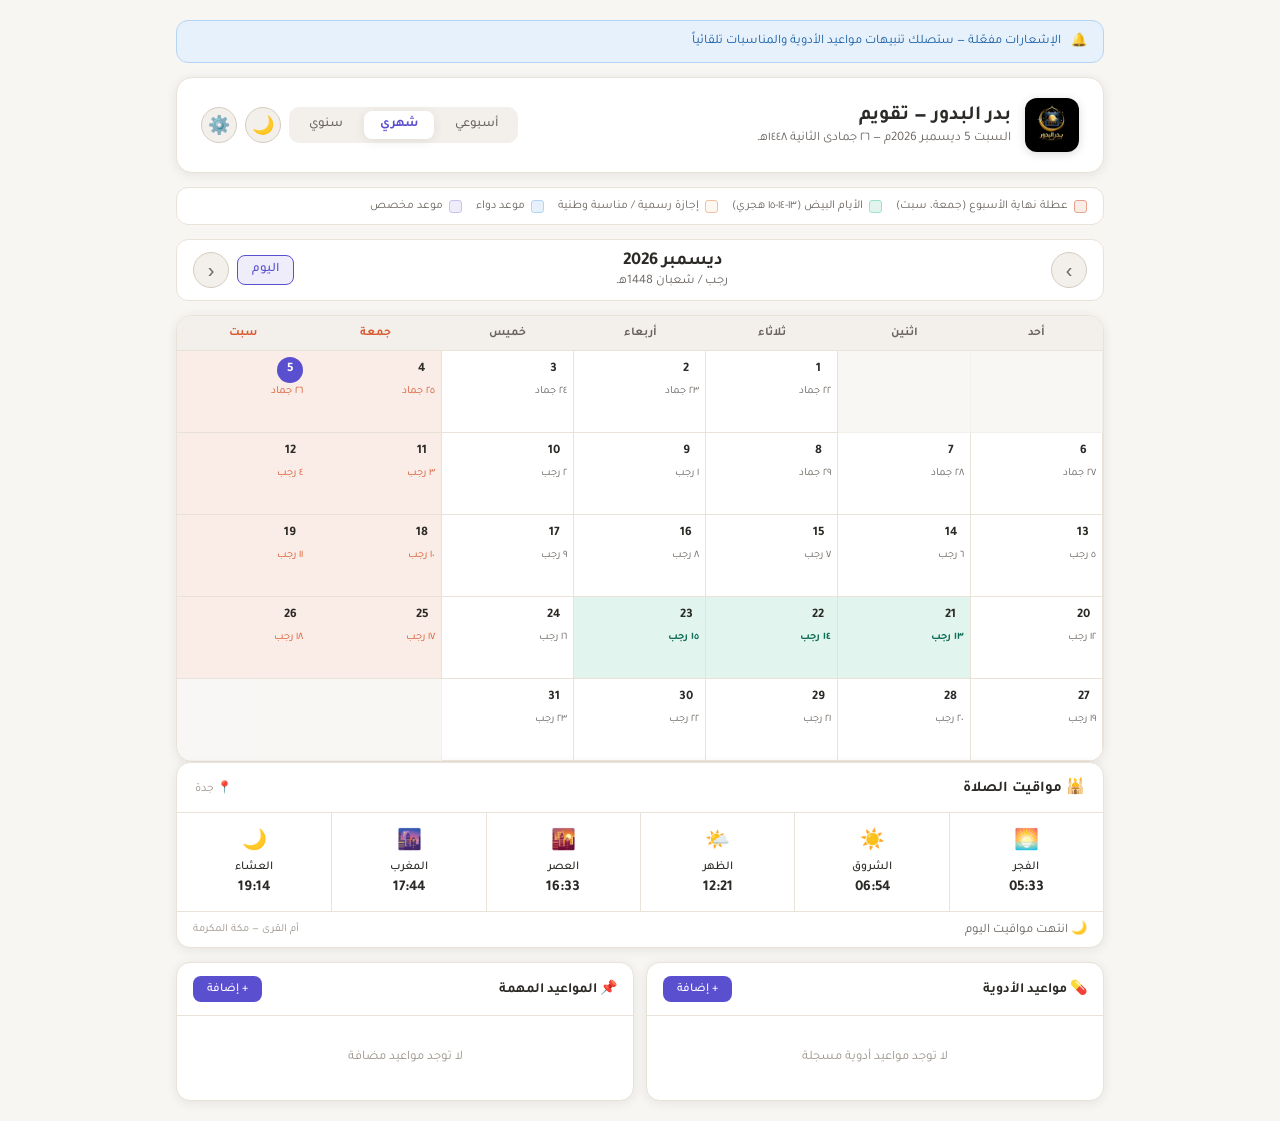
==== index.html @ 5714d1d5 "Add files via upload" ====
<!DOCTYPE html>
<html lang="ar" dir="rtl">
<head>

  <!-- PWA / Add to Home Screen -->
  <meta name="mobile-web-app-capable" content="yes">
  <meta name="apple-mobile-web-app-capable" content="yes">
  <meta name="apple-mobile-web-app-status-bar-style" content="black-translucent">
  <meta name="apple-mobile-web-app-title" content="بدر البدور">
  <meta name="application-name" content="بدر البدور">
  <meta name="theme-color" content="#0d0d1a">
  <link rel="apple-touch-icon" href="[data-uri]">
  <link rel="apple-touch-icon" sizes="152x152" href="[data-uri]">
  <link rel="apple-touch-icon" sizes="180x180" href="[data-uri]">
  <link rel="apple-touch-icon" sizes="167x167" href="[data-uri]">
  <link rel="icon" sizes="192x192" href="[data-uri]">
  <link rel="icon" sizes="512x512" href="[data-uri]">
  <link rel="shortcut icon" href="[data-uri]">
<meta charset="UTF-8">
<meta name="viewport" content="width=device-width, initial-scale=1.0">
<title>بدر البدور — تقويم</title>
<style>
  @import url('https://fonts.googleapis.com/css2?family=Tajawal:wght@300;400;500;700&display=swap');

  *{box-sizing:border-box;margin:0;padding:0}
  :root{
    --bg:#f8f6f2;--surface:#fff;--surface2:#f3f0eb;
    --text:#2c2a26;--text2:#6b6560;--text3:#9b948c;
    --border:#e8e2d9;--border2:#d4ccc0;
    --primary:#5a4fcf;--primary-light:#eeedf9;
    --weekend:#d85a30;--weekend-bg:#faece7;
    --white-days:#0f6e56;--white-days-bg:#e1f5ee;
    --holiday:#993c1d;--holiday-bg:#fff8f0;
    --med:#185fa5;--med-bg:#e6f1fb;
    --today:#5a4fcf;--today-text:#fff;
    --shadow:0 2px 12px rgba(0,0,0,0.08)
  }
  body{
    background:var(--bg);color:var(--text);
    font-family:'Tajawal',sans-serif;direction:rtl;
    min-height:100vh;
  }
  .app{max-width:960px;margin:0 auto;padding:20px 16px}

  /* Header */
  .header{
    background:var(--surface);border-radius:16px;padding:20px 24px;
    margin-bottom:14px;border:0.5px solid var(--border);
    display:flex;align-items:center;justify-content:space-between;flex-wrap:wrap;gap:12px;
    box-shadow:var(--shadow)
  }
  .header-left h1{font-size:20px;font-weight:700;color:var(--text)}
  .header-left p{font-size:13px;color:var(--text2);margin-top:3px}
  .view-btns{display:flex;gap:5px;background:var(--surface2);padding:4px;border-radius:10px}
  .view-btn{
    padding:6px 16px;border-radius:8px;border:none;background:transparent;
    cursor:pointer;font-size:13px;color:var(--text2);transition:all .2s;
    font-family:'Tajawal',sans-serif;font-weight:500
  }
  .view-btn.active{background:var(--surface);color:var(--primary);font-weight:700;box-shadow:var(--shadow)}

  /* Notification banner */
  .notif-banner{
    background:var(--med-bg);border:0.5px solid #b5d4f4;border-radius:12px;
    padding:11px 16px;margin-bottom:14px;font-size:13px;color:var(--med);
    display:flex;align-items:center;gap:10px
  }

  /* Legend */
  .legend{
    display:flex;gap:14px;flex-wrap:wrap;background:var(--surface);border-radius:12px;
    padding:11px 16px;margin-bottom:14px;border:0.5px solid var(--border)
  }
  .leg-item{display:flex;align-items:center;gap:6px;font-size:12px;color:var(--text2)}
  .leg-color{width:13px;height:13px;border-radius:3px;flex-shrink:0}

  /* Nav */
  .nav-bar{
    display:flex;align-items:center;justify-content:space-between;
    margin-bottom:14px;background:var(--surface);border-radius:12px;
    padding:10px 16px;border:0.5px solid var(--border)
  }
  .nav-btn{
    width:36px;height:36px;border-radius:50%;border:0.5px solid var(--border2);
    background:var(--surface2);cursor:pointer;display:flex;align-items:center;
    justify-content:center;color:var(--text2);font-size:20px;transition:all .2s
  }
  .nav-btn:hover{background:var(--primary-light);color:var(--primary);border-color:var(--primary)}
  .nav-title{text-align:center}
  .nav-h1{font-size:18px;font-weight:700}
  .nav-h2{font-size:13px;color:var(--text2);margin-top:2px}
  .today-btn{
    padding:6px 14px;background:var(--primary-light);color:var(--primary);
    border:0.5px solid var(--primary);border-radius:8px;cursor:pointer;
    font-size:13px;font-family:'Tajawal',sans-serif;font-weight:500
  }

  /* Monthly grid */
  .cal-grid{background:var(--surface);border-radius:16px;border:0.5px solid var(--border);overflow:hidden;box-shadow:var(--shadow)}
  .day-headers{display:grid;grid-template-columns:repeat(7,1fr);background:var(--surface2)}
  .day-hdr{padding:10px 4px;text-align:center;font-size:12px;font-weight:700;color:var(--text2);border-bottom:0.5px solid var(--border)}
  .day-hdr.wknd{color:var(--weekend)}
  .days-grid{display:grid;grid-template-columns:repeat(7,1fr)}
  .day-cell{
    min-height:82px;padding:6px;
    border-bottom:0.5px solid var(--border);border-right:0.5px solid var(--border);
    position:relative;cursor:pointer;transition:background .15s
  }
  .day-cell:nth-child(7n){border-right:none}
  .day-cell:hover{background:#f0ede8}
  .day-cell.empty{background:var(--surface2);cursor:default;opacity:.5}
  .day-cell.weekend{background:var(--weekend-bg)}
  .day-cell.white-day{background:var(--white-days-bg)}
  .day-cell.holiday{background:var(--holiday-bg)}
  .day-cell.today .greg-num{background:var(--today);color:var(--today-text);border-radius:50%}
  .greg-num{
    width:26px;height:26px;display:flex;align-items:center;justify-content:center;
    font-size:13px;font-weight:700;margin-bottom:2px
  }
  .hijri-num{font-size:11px;color:var(--text2);margin-bottom:3px}
  .day-cell.white-day .hijri-num{color:var(--white-days);font-weight:700}
  .day-cell.weekend .hijri-num{color:var(--weekend)}
  .event-tag{
    font-size:9px;padding:2px 5px;border-radius:4px;margin-top:2px;
    display:block;white-space:nowrap;overflow:hidden;text-overflow:ellipsis;
    font-weight:500
  }
  .event-tag.hol{background:var(--holiday-bg);color:var(--holiday);border:0.5px solid #f0c0a0}
  .event-tag.med{background:var(--med-bg);color:var(--med);border:0.5px solid #b5d4f4}
  .event-tag.custom{background:var(--primary-light);color:var(--primary);border:0.5px solid #c8c4f0}

  /* Week view */
  .week-grid{display:grid;grid-template-columns:repeat(7,1fr);gap:8px}
  .week-cell{
    background:var(--surface);border-radius:12px;padding:12px 8px;
    text-align:center;border:0.5px solid var(--border);min-height:120px;
    box-shadow:var(--shadow)
  }
  .week-cell.weekend-w{border-color:#e8a08a;background:var(--weekend-bg)}
  .week-cell.today-w{border-color:var(--primary);border-width:2px}
  .week-cell .wday{font-size:11px;color:var(--text2);font-weight:500}
  .week-cell .wreg{font-size:22px;font-weight:700;margin:4px 0 2px}
  .week-cell .whijri{font-size:10px;color:var(--text2)}
  .week-cell .wevs{margin-top:8px;display:flex;flex-direction:column;gap:3px}

  /* Year view */
  .year-months{display:grid;grid-template-columns:repeat(3,1fr);gap:12px}
  .mini-month{background:var(--surface);border-radius:12px;border:0.5px solid var(--border);overflow:hidden;box-shadow:var(--shadow)}
  .mini-hdr{background:var(--surface2);padding:9px;text-align:center;font-size:13px;font-weight:700;border-bottom:0.5px solid var(--border)}
  .mini-hdr small{font-size:10px;color:var(--text3);font-weight:400;display:block;margin-top:2px}
  .mini-days{display:grid;grid-template-columns:repeat(7,1fr)}
  .mini-day{
    height:24px;display:flex;align-items:center;justify-content:center;
    font-size:10px;color:var(--text2)
  }
  .mini-day.mini-weekend{color:var(--weekend)}
  .mini-day.mini-today{background:var(--primary);color:#fff;border-radius:50%}
  .mini-day.mini-holiday{background:var(--holiday-bg);color:var(--holiday);border-radius:4px}
  .mini-day.mini-white{color:var(--white-days);font-weight:700}
  .mini-day.mini-empty{opacity:0}
  .mini-day-hdr{height:20px;display:flex;align-items:center;justify-content:center;font-size:9px;color:var(--text3)}

  /* Panels */
  .panels{display:grid;grid-template-columns:1fr 1fr;gap:12px;margin-top:14px}
  .panel{background:var(--surface);border-radius:14px;border:0.5px solid var(--border);overflow:hidden;box-shadow:var(--shadow)}
  .panel-hdr{
    padding:13px 16px;border-bottom:0.5px solid var(--border);
    display:flex;align-items:center;justify-content:space-between
  }
  .panel-title{font-size:14px;font-weight:700}
  .add-btn{
    padding:6px 14px;background:var(--primary);color:#fff;border:none;
    border-radius:8px;cursor:pointer;font-size:12px;font-family:'Tajawal',sans-serif;
    font-weight:500;transition:opacity .2s
  }
  .add-btn:hover{opacity:.85}
  .panel-body{padding:14px 16px;max-height:260px;overflow-y:auto}
  .ev-list{display:flex;flex-direction:column;gap:8px}
  .ev-item{
    display:flex;align-items:center;gap:10px;padding:10px 12px;
    background:var(--surface2);border-radius:10px;font-size:13px
  }
  .ev-icon{font-size:18px;flex-shrink:0}
  .ev-info{flex:1;min-width:0}
  .ev-name{font-weight:700;font-size:13px;white-space:nowrap;overflow:hidden;text-overflow:ellipsis}
  .ev-time{font-size:11px;color:var(--text2);margin-top:2px}
  .ev-del{background:none;border:none;cursor:pointer;color:var(--text3);font-size:16px;padding:4px;line-height:1}
  .ev-del:hover{color:var(--weekend)}
  .empty-msg{color:var(--text3);font-size:13px;text-align:center;padding:20px 0}

  /* Modal */
  .modal-backdrop{
    position:fixed;inset:0;background:rgba(0,0,0,0.45);z-index:1000;
    display:flex;align-items:center;justify-content:center;padding:16px
  }
  .modal{
    background:var(--surface);border-radius:16px;padding:24px;
    width:100%;max-width:380px;box-shadow:0 8px 32px rgba(0,0,0,0.18)
  }
  .modal h3{font-size:16px;font-weight:700;margin-bottom:18px}
  .form-row{display:flex;gap:10px;flex-wrap:wrap;margin-bottom:12px}
  .form-group{flex:1;min-width:110px}
  .form-group label{font-size:12px;color:var(--text2);display:block;margin-bottom:4px;font-weight:500}
  .form-group input,.form-group select{
    width:100%;padding:8px 10px;border:0.5px solid var(--border2);border-radius:8px;
    font-size:13px;background:var(--surface);color:var(--text);outline:none;
    font-family:'Tajawal',sans-serif;transition:border-color .2s
  }
  .form-group input:focus,.form-group select:focus{border-color:var(--primary)}
  .form-btns{display:flex;gap:8px;justify-content:flex-end;margin-top:16px}
  .btn-cancel{
    padding:8px 18px;background:var(--surface2);border:0.5px solid var(--border2);
    border-radius:8px;cursor:pointer;font-size:13px;color:var(--text2);
    font-family:'Tajawal',sans-serif
  }
  .btn-save{
    padding:8px 18px;background:var(--primary);color:#fff;border:none;
    border-radius:8px;cursor:pointer;font-size:13px;font-family:'Tajawal',sans-serif;font-weight:500
  }

  @media(max-width:640px){
    .panels{grid-template-columns:1fr}
    .year-months{grid-template-columns:repeat(2,1fr)}
    .week-grid{grid-template-columns:repeat(4,1fr)}
    .header{flex-direction:column;align-items:flex-start}
  }
  @media(max-width:400px){
    .year-months{grid-template-columns:1fr 1fr}
    .week-grid{grid-template-columns:repeat(2,1fr)}
  }

  [data-theme="dark"]{
    --bg:#0d0d1a;--surface:#141428;--surface2:#1a1a30;
    --text:#e8e0d0;--text2:#a09880;--text3:#6a6050;
    --border:#2a2840;--border2:#3a3860;
    --primary:#8f84ff;--primary-light:#1e1a40;
    --weekend:#e8844a;--weekend-bg:#2a1a10;
    --white-days:#3dc494;--white-days-bg:#0a2018;
    --holiday:#cc7040;--holiday-bg:#201408;
    --med:#5aabff;--med-bg:#0a1828;
    --today:#8f84ff;--today-text:#fff;
    --shadow:0 2px 16px rgba(0,0,0,0.5)
  }

  /* Settings modal */
  .settings-modal{background:var(--surface);border-radius:20px;padding:28px;width:100%;max-width:420px;box-shadow:0 8px 40px rgba(0,0,0,0.25)}
  .settings-modal h3{font-size:17px;font-weight:700;margin-bottom:20px;display:flex;align-items:center;gap:8px}
  .setting-section{margin-bottom:20px}
  .setting-section-title{font-size:12px;font-weight:700;color:var(--text3);text-transform:uppercase;letter-spacing:.05em;margin-bottom:10px}
  .setting-row{display:flex;align-items:center;justify-content:space-between;padding:10px 0;border-bottom:0.5px solid var(--border)}
  .setting-row:last-child{border-bottom:none}
  .setting-label{font-size:14px;color:var(--text)}
  .setting-sub{font-size:11px;color:var(--text3);margin-top:2px}

  /* Toggle switch */
  .toggle{position:relative;width:44px;height:24px;flex-shrink:0}
  .toggle input{opacity:0;width:0;height:0}
  .toggle-slider{position:absolute;inset:0;background:var(--border2);border-radius:24px;cursor:pointer;transition:.3s}
  .toggle-slider:before{content:'';position:absolute;width:18px;height:18px;left:3px;top:3px;background:#fff;border-radius:50%;transition:.3s}
  .toggle input:checked+.toggle-slider{background:var(--primary)}
  .toggle input:checked+.toggle-slider:before{transform:translateX(20px)}

  /* Sound selector */
  .sound-grid{display:grid;grid-template-columns:repeat(2,1fr);gap:8px;margin-top:8px}
  .sound-btn{
    padding:10px 8px;border-radius:10px;border:0.5px solid var(--border2);
    background:var(--surface2);cursor:pointer;font-size:12px;color:var(--text2);
    font-family:'Tajawal',sans-serif;text-align:center;transition:all .2s
  }
  .sound-btn.active{border-color:var(--primary);background:var(--primary-light);color:var(--primary);font-weight:700}
  .sound-btn:hover{border-color:var(--primary)}

  /* Remind-before selector */
  .remind-grid{display:flex;gap:6px;flex-wrap:wrap;margin-top:8px}
  .remind-btn{
    padding:6px 14px;border-radius:8px;border:0.5px solid var(--border2);
    background:var(--surface2);cursor:pointer;font-size:12px;color:var(--text2);
    font-family:'Tajawal',sans-serif;transition:all .2s
  }
  .remind-btn.active{border-color:var(--primary);background:var(--primary-light);color:var(--primary);font-weight:700}

  /* Settings gear button */
  .gear-btn{
    width:36px;height:36px;border-radius:50%;border:0.5px solid var(--border2);
    background:var(--surface2);cursor:pointer;display:flex;align-items:center;
    justify-content:center;font-size:18px;transition:all .2s;flex-shrink:0
  }
  .gear-btn:hover{background:var(--primary-light);border-color:var(--primary)}

  /* Dark toggle button in header */
  .dark-btn{
    width:36px;height:36px;border-radius:50%;border:0.5px solid var(--border2);
    background:var(--surface2);cursor:pointer;display:flex;align-items:center;
    justify-content:center;font-size:18px;transition:all .2s;flex-shrink:0
  }
  .dark-btn:hover{background:var(--primary-light);border-color:var(--primary)}


  .prayer-panel{background:var(--surface);border-radius:14px;border:0.5px solid var(--border);overflow:hidden;box-shadow:var(--shadow);margin-bottom:14px}
  .prayer-hdr{padding:14px 18px;border-bottom:0.5px solid var(--border);display:flex;align-items:center;justify-content:space-between;flex-wrap:wrap;gap:8px}
  .prayer-title{font-size:15px;font-weight:700}
  .prayer-location{font-size:12px;color:var(--text3)}
  .prayer-grid{display:grid;grid-template-columns:repeat(6,1fr)}
  .prayer-item{padding:14px 6px;text-align:center;border-left:0.5px solid var(--border);position:relative;transition:background .2s}
  .prayer-item:last-child{border-left:none}
  .prayer-item.next-prayer{background:var(--primary-light)}
  .prayer-item.next-prayer .p-name,.prayer-item.next-prayer .p-time{color:var(--primary)}
  .prayer-item.passed{opacity:.45}
  .p-icon{font-size:20px;margin-bottom:5px}
  .p-name{font-size:12px;font-weight:500;color:var(--text);margin-bottom:5px}
  .p-time{font-size:15px;font-weight:700;color:var(--text);direction:ltr}
  .next-badge{position:absolute;top:4px;right:50%;transform:translateX(50%);background:var(--primary);color:#fff;font-size:9px;font-weight:700;padding:2px 6px;border-radius:6px;white-space:nowrap}
  .prayer-footer{display:flex;align-items:center;justify-content:space-between;padding:8px 16px;border-top:0.5px solid var(--border)}
  .prayer-countdown{font-size:13px;color:var(--text2)}
  .prayer-countdown span{color:var(--primary);font-weight:700}
  .prayer-method{font-size:11px;color:var(--text3)}
  @media(max-width:600px){.prayer-grid{grid-template-columns:repeat(3,1fr)}.prayer-item:nth-child(3){border-left:none}}

</style>
<!-- old-favicon-start --><link rel="icon" type="image/png" href="[data-uri]">
</head>
<body>
<div class="app">

  <div class="notif-banner">
    <span>🔔</span>
    <span>الإشعارات مفعّلة — ستصلك تنبيهات مواعيد الأدوية والمناسبات تلقائياً</span>
  </div>

  <div class="header">
    <div class="header-left" style="display:flex;align-items:center;gap:14px">
      <img src="[data-uri]" alt="بدر البدور تقويم" style="height:54px;width:54px;border-radius:12px;object-fit:cover;box-shadow:0 2px 10px rgba(0,0,0,0.15)">
      <div>
        <h1>بدر البدور — تقويم</h1>
        <p id="dateToday"></p>
      </div>
    </div>
    <div style="display:flex;align-items:center;gap:8px;flex-wrap:wrap">
      <div class="view-btns">
        <button class="view-btn" onclick="setView('week')">أسبوعي</button>
        <button class="view-btn active" onclick="setView('month')">شهري</button>
        <button class="view-btn" onclick="setView('year')">سنوي</button>
      </div>
      <button class="dark-btn" onclick="toggleDark()" id="darkBtn" title="وضع ليلي">🌙</button>
      <button class="gear-btn" onclick="openSettings()" title="الإعدادات">⚙️</button>
    </div>
  </div>

  <div class="legend">
    <div class="leg-item"><div class="leg-color" style="background:var(--weekend-bg);border:1px solid #e8a08a"></div><span>عطلة نهاية الأسبوع (جمعة، سبت)</span></div>
    <div class="leg-item"><div class="leg-color" style="background:var(--white-days-bg);border:1px solid #9fe1cb"></div><span>الأيام البيض (١٣-١٤-١٥ هجري)</span></div>
    <div class="leg-item"><div class="leg-color" style="background:var(--holiday-bg);border:1px solid #f0c0a0"></div><span>إجازة رسمية / مناسبة وطنية</span></div>
    <div class="leg-item"><div class="leg-color" style="background:var(--med-bg);border:1px solid #b5d4f4"></div><span>موعد دواء</span></div>
    <div class="leg-item"><div class="leg-color" style="background:var(--primary-light);border:1px solid #c8c4f0"></div><span>موعد مخصص</span></div>
  </div>

  <div class="nav-bar">
    <button class="nav-btn" onclick="navigate(-1)">&#8250;</button>
    <div class="nav-title">
      <div class="nav-h1" id="navTitle"></div>
      <div class="nav-h2" id="navSub"></div>
    </div>
    <div style="display:flex;gap:8px;align-items:center">
      <button class="today-btn" onclick="goToday()">اليوم</button>
      <button class="nav-btn" onclick="navigate(1)">&#8249;</button>
    </div>
  </div>

  <div id="calView"></div>

  <div class="prayer-panel">
  <div class="prayer-hdr">
    <span class="prayer-title">🕌 مواقيت الصلاة</span>
    <span class="prayer-location" id="prayerLocation">📍 جاري تحديد الموقع...</span>
  </div>
  <div class="prayer-grid" id="prayerGrid">
    <div class="prayer-item"><div class="p-icon">🌅</div><div class="p-name">الفجر</div><div class="p-time">--:--</div></div>
    <div class="prayer-item"><div class="p-icon">☀️</div><div class="p-name">الشروق</div><div class="p-time">--:--</div></div>
    <div class="prayer-item"><div class="p-icon">🌤️</div><div class="p-name">الظهر</div><div class="p-time">--:--</div></div>
    <div class="prayer-item"><div class="p-icon">🌇</div><div class="p-name">العصر</div><div class="p-time">--:--</div></div>
    <div class="prayer-item"><div class="p-icon">🌆</div><div class="p-name">المغرب</div><div class="p-time">--:--</div></div>
    <div class="prayer-item"><div class="p-icon">🌙</div><div class="p-name">العشاء</div><div class="p-time">--:--</div></div>
  </div>
  <div class="prayer-footer">
    <div class="prayer-countdown" id="prayerCountdown">جاري تحميل المواقيت...</div>
    <div class="prayer-method">أم القرى — مكة المكرمة</div>
  </div>
</div>

<div class="panels">
    <div class="panel">
      <div class="panel-hdr">
        <span class="panel-title">💊 مواعيد الأدوية</span>
        <button class="add-btn" onclick="openModal('med')">+ إضافة</button>
      </div>
      <div class="panel-body"><div class="ev-list" id="medList"></div></div>
    </div>
    <div class="panel">
      <div class="panel-hdr">
        <span class="panel-title">📌 المواعيد المهمة</span>
        <button class="add-btn" onclick="openModal('event')">+ إضافة</button>
      </div>
      <div class="panel-body"><div class="ev-list" id="eventList"></div></div>
    </div>
  </div>

</div>

<div id="modalContainer"></div>

<script>
const HIJRI_MONTHS=['محرم','صفر','ربيع الأول','ربيع الثاني','جمادى الأولى','جمادى الثانية','رجب','شعبان','رمضان','شوال','ذو القعدة','ذو الحجة'];
const GREG_MONTHS=['يناير','فبراير','مارس','أبريل','مايو','يونيو','يوليو','أغسطس','سبتمبر','أكتوبر','نوفمبر','ديسمبر'];
const DAYS_AR=['الأحد','الاثنين','الثلاثاء','الأربعاء','الخميس','الجمعة','السبت'];
const DAYS_SHORT=['أحد','اثنين','ثلاثاء','أربعاء','خميس','جمعة','سبت'];

function gregToHijri(y,m,d){
  m+=1;
  let jd=Math.floor((1461*(y+4800+Math.floor((m-14)/12)))/4)
        +Math.floor((367*(m-2-12*Math.floor((m-14)/12)))/12)
        -Math.floor((3*Math.floor((y+4900+Math.floor((m-14)/12))/100))/4)+d-32075;
  let l=jd-1948440+10632;
  let n=Math.floor((l-1)/10631);
  l=l-10631*n+354;
  let j=(Math.floor((10985-l)/5316))*Math.floor((50*l)/17719)+(Math.floor(l/5670))*Math.floor((43*l)/15238);
  l=l-(Math.floor((30-j)/15))*Math.floor((17719*j)/50)-(Math.floor(j/16))*Math.floor((15238*j)/43)+29;
  let hm=Math.floor((24*l)/709);
  let hd=l-Math.floor((709*hm)/24);
  let hy=30*n+j-30;
  return{y:hy,m:hm-1,d:hd};
}

function toAr(n){return String(n).replace(/[0-9]/g,d=>'٠١٢٣٤٥٦٧٨٩'[d]);}

const SAUDI_HOLIDAYS=[
  {g:'2025-02-22',name:'يوم التأسيس'},{g:'2025-03-30',name:'عيد الفطر'},{g:'2025-03-31',name:'عيد الفطر'},
  {g:'2025-04-01',name:'عيد الفطر'},{g:'2025-06-06',name:'عيد الأضحى'},{g:'2025-06-07',name:'عيد الأضحى'},
  {g:'2025-06-08',name:'عيد الأضحى'},{g:'2025-09-23',name:'اليوم الوطني'},
  {g:'2026-02-22',name:'يوم التأسيس'},{g:'2026-03-20',name:'عيد الفطر'},{g:'2026-03-21',name:'عيد الفطر'},
  {g:'2026-03-22',name:'عيد الفطر'},{g:'2026-05-27',name:'عيد الأضحى'},{g:'2026-05-28',name:'عيد الأضحى'},
  {g:'2026-05-29',name:'عيد الأضحى'},{g:'2026-09-23',name:'اليوم الوطني'},
  {g:'2027-02-22',name:'يوم التأسيس'},{g:'2027-09-23',name:'اليوم الوطني'},
];

let view='month';
const now=new Date();
let currentDate=new Date();
let currentYear=now.getFullYear();
let currentMonth=now.getMonth();

function loadData(key){try{return JSON.parse(localStorage.getItem(key)||'[]');}catch{return[];}}
function saveData(key,val){try{localStorage.setItem(key,JSON.stringify(val));}catch{}}

let medList=loadData('cal_meds_v2');
let eventList=loadData('cal_events_v2');

function dateKey(y,m,d){return`${y}-${String(m+1).padStart(2,'0')}-${String(d).padStart(2,'0')}`;}
function getHoliday(dk){return SAUDI_HOLIDAYS.find(h=>h.g===dk)||null;}
function getMeds(dk){return medList.filter(m=>m.date===dk);}
function getEvents(dk){return eventList.filter(e=>e.date===dk);}
function isWhiteDay(hd){return hd>=13&&hd<=15;}

function setView(v){
  view=v;
  document.querySelectorAll('.view-btn').forEach(b=>{
    const labels={week:'أسبوعي',month:'شهري',year:'سنوي'};
    b.classList.toggle('active',b.textContent.trim()===labels[v]);
  });
  render();
}

function navigate(dir){
  if(view==='week'){currentDate=new Date(currentDate);currentDate.setDate(currentDate.getDate()-dir*7);}
  else if(view==='month'){currentMonth-=dir;if(currentMonth<0){currentMonth=11;currentYear--;}if(currentMonth>11){currentMonth=0;currentYear++;}}
  else{currentYear-=dir;}
  render();
}

function goToday(){
  currentDate=new Date();currentYear=now.getFullYear();currentMonth=now.getMonth();
  render();
}

function render(){
  if(view==='month')renderMonth();
  else if(view==='week')renderWeek();
  else renderYear();
  renderLists();
  updateNavTitle();
}

function updateNavTitle(){
  const t=document.getElementById('navTitle');
  const s=document.getElementById('navSub');
  if(view==='month'){
    const hd=gregToHijri(currentYear,currentMonth,15);
    t.textContent=`${GREG_MONTHS[currentMonth]} ${currentYear}`;
    s.textContent=`${HIJRI_MONTHS[hd.m]} / ${HIJRI_MONTHS[(hd.m+1)%12]} ${hd.y}هـ`;
  } else if(view==='week'){
    const d=new Date(currentDate);d.setDate(d.getDate()-d.getDay());
    const d2=new Date(d);d2.setDate(d2.getDate()+6);
    t.textContent=`${d.getDate()} ${GREG_MONTHS[d.getMonth()]} — ${d2.getDate()} ${GREG_MONTHS[d2.getMonth()]}`;
    s.textContent=`${d.getFullYear()}`;
  } else{
    const hd=gregToHijri(currentYear,5,15);
    t.textContent=`${currentYear}م`;
    s.textContent=`${hd.y}هـ`;
  }
}

function renderMonth(){
  const today=new Date();
  const firstDay=new Date(currentYear,currentMonth,1).getDay();
  const daysInMonth=new Date(currentYear,currentMonth+1,0).getDate();
  let h=`<div class="cal-grid"><div class="day-headers">`;
  DAYS_SHORT.forEach((d,i)=>h+=`<div class="day-hdr${i===5||i===6?' wknd':''}">${d}</div>`);
  h+=`</div><div class="days-grid">`;
  for(let i=0;i<firstDay;i++)h+=`<div class="day-cell empty"></div>`;
  for(let d=1;d<=daysInMonth;d++){
    const isToday=d===today.getDate()&&currentMonth===today.getMonth()&&currentYear===today.getFullYear();
    const dow=new Date(currentYear,currentMonth,d).getDay();
    const isWE=dow===5||dow===6;
    const dk=dateKey(currentYear,currentMonth,d);
    const hd=gregToHijri(currentYear,currentMonth,d);
    const isWD=isWhiteDay(hd.d);
    const hol=getHoliday(dk);
    const meds=getMeds(dk);const evs=getEvents(dk);
    let cls='day-cell';
    if(isWE)cls+=' weekend';else if(isWD)cls+=' white-day';
    if(hol)cls+=' holiday';if(isToday)cls+=' today';
    h+=`<div class="${cls}" onclick="dayClick('${dk}')">
      <div class="greg-num">${d}</div>
      <div class="hijri-num">${toAr(hd.d)} ${HIJRI_MONTHS[hd.m].substring(0,4)}</div>`;
    if(hol)h+=`<span class="event-tag hol">${hol.name}</span>`;
    meds.forEach(m=>h+=`<span class="event-tag med">💊 ${m.time}</span>`);
    evs.forEach(e=>h+=`<span class="event-tag custom">📌 ${e.name.substring(0,8)}</span>`);
    h+=`</div>`;
  }
  const total=firstDay+daysInMonth;const rem=total%7===0?0:7-total%7;
  for(let i=0;i<rem;i++)h+=`<div class="day-cell empty"></div>`;
  h+=`</div></div>`;
  document.getElementById('calView').innerHTML=h;
}

function renderWeek(){
  const today=new Date();
  const sw=new Date(currentDate);sw.setDate(currentDate.getDate()-currentDate.getDay());
  let h=`<div class="week-grid">`;
  for(let i=0;i<7;i++){
    const d=new Date(sw);d.setDate(sw.getDate()+i);
    const isT=d.toDateString()===today.toDateString();
    const isWE=i===5||i===6;
    const dk=dateKey(d.getFullYear(),d.getMonth(),d.getDate());
    const hd=gregToHijri(d.getFullYear(),d.getMonth(),d.getDate());
    const hol=getHoliday(dk);const meds=getMeds(dk);const evs=getEvents(dk);
    let cls='week-cell';if(isWE)cls+=' weekend-w';if(isT)cls+=' today-w';
    h+=`<div class="${cls}">
      <div class="wday">${DAYS_SHORT[i]}</div>
      <div class="wreg" style="${isT?'color:var(--primary)':''}">${d.getDate()}</div>
      <div class="whijri">${toAr(hd.d)} ${HIJRI_MONTHS[hd.m].substring(0,5)}</div>
      <div class="wevs">`;
    if(hol)h+=`<span class="event-tag hol">${hol.name.substring(0,7)}</span>`;
    meds.forEach(m=>h+=`<span class="event-tag med">💊${m.time}</span>`);
    evs.forEach(e=>h+=`<span class="event-tag custom">📌${e.name.substring(0,7)}</span>`);
    h+=`</div></div>`;
  }
  h+=`</div>`;
  document.getElementById('calView').innerHTML=h;
}

function renderYear(){
  let h=`<div class="year-months">`;
  const today=new Date();
  for(let m=0;m<12;m++){
    const fd=new Date(currentYear,m,1).getDay();
    const dim=new Date(currentYear,m+1,0).getDate();
    const hd=gregToHijri(currentYear,m,15);
    h+=`<div class="mini-month"><div class="mini-hdr">${GREG_MONTHS[m]}<small>${HIJRI_MONTHS[hd.m].substring(0,12)}</small></div><div class="mini-days">`;
    ['أ','ا','ث','أ','خ','ج','س'].forEach((d,i)=>h+=`<div class="mini-day-hdr" style="${i===5||i===6?'color:var(--weekend)':''}">${d}</div>`);
    for(let i=0;i<fd;i++)h+=`<div class="mini-day mini-empty"></div>`;
    for(let d=1;d<=dim;d++){
      const dk=dateKey(currentYear,m,d);
      const isT=d===today.getDate()&&m===today.getMonth()&&currentYear===today.getFullYear();
      const dow=new Date(currentYear,m,d).getDay();
      const isWE=dow===5||dow===6;
      const hd2=gregToHijri(currentYear,m,d);
      const isWD=isWhiteDay(hd2.d);
      const hol=getHoliday(dk);
      let cls='mini-day';
      if(isT)cls+=' mini-today';
      else if(hol)cls+=' mini-holiday';
      else if(isWE)cls+=' mini-weekend';
      else if(isWD)cls+=' mini-white';
      h+=`<div class="${cls}">${d}</div>`;
    }
    h+=`</div></div>`;
  }
  h+=`</div>`;
  document.getElementById('calView').innerHTML=h;
}

function renderLists(){
  const ml=document.getElementById('medList');
  const el=document.getElementById('eventList');
  if(!ml||!el)return;
  ml.innerHTML=medList.length===0?`<div class="empty-msg">لا توجد مواعيد أدوية مسجلة</div>`:
    [...medList].sort((a,b)=>a.date>b.date?1:-1).map((m,i)=>`
      <div class="ev-item">
        <span class="ev-icon">💊</span>
        <div class="ev-info"><div class="ev-name">${m.name}</div><div class="ev-time">${m.date} — ${m.time} — ${m.freq}</div></div>
        <button class="ev-del" onclick="delMed(${i})" title="حذف">✕</button>
      </div>`).join('');
  el.innerHTML=eventList.length===0?`<div class="empty-msg">لا توجد مواعيد مضافة</div>`:
    [...eventList].sort((a,b)=>a.date>b.date?1:-1).map((e,i)=>`
      <div class="ev-item">
        <span class="ev-icon">📌</span>
        <div class="ev-info"><div class="ev-name">${e.name}</div><div class="ev-time">${e.date}${e.time?' — '+e.time:''}</div></div>
        <button class="ev-del" onclick="delEvent(${i})" title="حذف">✕</button>
      </div>`).join('');
}

function delMed(i){medList.splice(i,1);saveData('cal_meds_v2',medList);render();}
function delEvent(i){eventList.splice(i,1);saveData('cal_events_v2',eventList);render();}

function dayClick(dk){openModal('event',dk);}

function openModal(type,prefillDate=''){
  const mc=document.getElementById('modalContainer');
  if(type==='med'){
    mc.innerHTML=`<div class="modal-backdrop" onclick="closeModal(event)"><div class="modal">
      <h3>💊 إضافة موعد دواء</h3>
      <div class="form-row"><div class="form-group"><label>اسم الدواء</label><input id="mName" placeholder="مثال: ميتفورمين 500mg"></div></div>
      <div class="form-row">
        <div class="form-group"><label>تاريخ البدء</label><input type="date" id="mDate" value="${new Date().toISOString().split('T')[0]}"></div>
        <div class="form-group"><label>الساعة</label><input type="time" id="mTime" value="08:00"></div>
      </div>
      <div class="form-row"><div class="form-group"><label>التكرار</label>
        <select id="mFreq">
          <option>مرة واحدة</option><option>يومياً</option><option>مرتين يومياً</option>
          <option>ثلاث مرات يومياً</option><option>أسبوعياً</option><option>عند الحاجة</option>
        </select>
      </div></div>
      <div class="form-btns">
        <button class="btn-cancel" onclick="closeModal()">إلغاء</button>
        <button class="btn-save" onclick="saveMed()">💾 حفظ وتفعيل الإشعار</button>
      </div>
    </div></div>`;
  } else {
    mc.innerHTML=`<div class="modal-backdrop" onclick="closeModal(event)"><div class="modal">
      <h3>📅 إضافة موعد</h3>
      <div class="form-row"><div class="form-group"><label>عنوان الموعد</label><input id="eName" placeholder="مثال: زيارة طبيب"></div></div>
      <div class="form-row">
        <div class="form-group"><label>التاريخ</label><input type="date" id="eDate" value="${prefillDate||new Date().toISOString().split('T')[0]}"></div>
        <div class="form-group"><label>الساعة (اختياري)</label><input type="time" id="eTime"></div>
      </div>
      <div class="form-btns">
        <button class="btn-cancel" onclick="closeModal()">إلغاء</button>
        <button class="btn-save" onclick="saveEvent()">💾 حفظ</button>
      </div>
    </div></div>`;
  }
}

function closeModal(e){if(!e||e.target.classList.contains('modal-backdrop'))document.getElementById('modalContainer').innerHTML='';}

function saveMed(){
  const n=document.getElementById('mName').value.trim();
  const d=document.getElementById('mDate').value;
  const t=document.getElementById('mTime').value;
  const f=document.getElementById('mFreq').value;
  if(!n||!d||!t){alert('يرجى تعبئة جميع الحقول');return;}
  medList.push({name:n,date:d,time:t,freq:f});
  saveData('cal_meds_v2',medList);
  scheduleNotif(n,d,t);
  closeModal();render();
}

function saveEvent(){
  const n=document.getElementById('eName').value.trim();
  const d=document.getElementById('eDate').value;
  const t=document.getElementById('eTime').value;
  if(!n||!d){alert('يرجى تعبئة الحقول المطلوبة');return;}
  eventList.push({name:n,date:d,time:t});
  saveData('cal_events_v2',eventList);
  closeModal();render();
}

function scheduleNotif(name,date,time){
  if(!settings.notifMed) return;
  if(!('Notification' in window))return;
  Notification.requestPermission().then(perm=>{
    if(perm==='granted'){
      const[hh,mm]=time.split(':');
      const dt=new Date(date);dt.setHours(+hh,+mm,0,0);
      // Main reminder
      const diff=dt-Date.now();
      if(diff>0)setTimeout(()=>fireNotif('💊 تذكير دواء',`حان وقت تناول ${name}`),diff);
      // Early reminder
      const early=(settings.remindBefore||10)*60*1000;
      const diffEarly=diff-early;
      if(diffEarly>0)setTimeout(()=>fireNotif('⏰ تذكير مسبق',`بعد ${settings.remindBefore} دقيقة — ${name}`),diffEarly);
    }
  });
}

const todayFull=new Date();
const h=gregToHijri(todayFull.getFullYear(),todayFull.getMonth(),todayFull.getDate());
document.getElementById('dateToday').textContent=
  `${DAYS_AR[todayFull.getDay()]} ${todayFull.getDate()} ${GREG_MONTHS[todayFull.getMonth()]} ${todayFull.getFullYear()}م — ${toAr(h.d)} ${HIJRI_MONTHS[h.m]} ${toAr(h.y)}هـ`;

render();

// ── Dark mode ──────────────────────────────────────────────────────────────
let isDark = loadData('cal_dark')[0] === true;
function applyTheme(){
  document.documentElement.setAttribute('data-theme', isDark ? 'dark' : '');
  const btn = document.getElementById('darkBtn');
  if(btn) btn.textContent = isDark ? '☀️' : '🌙';
}
function toggleDark(){
  isDark = !isDark;
  saveData('cal_dark', [isDark]);
  applyTheme();
}
applyTheme();

// ── Settings state ─────────────────────────────────────────────────────────
let settings = Object.assign({
  notifMed: true,
  notifEvent: true,
  notifHoliday: true,
  sound: 'gentle',
  remindBefore: 10
}, (() => { try { return JSON.parse(localStorage.getItem('cal_settings')||'{}'); } catch(e){return{};} })());

function saveSettings(){ localStorage.setItem('cal_settings', JSON.stringify(settings)); }

// ── Sound engine ───────────────────────────────────────────────────────────
const AudioCtx = window.AudioContext || window.webkitAudioContext;
function playSound(type){
  if(!AudioCtx) return;
  const ctx = new AudioCtx();
  const sounds = {
    gentle: [{f:528,d:.25,v:.3},{f:660,d:.25,v:.25},{f:792,d:.4,v:.2}],
    alert:  [{f:880,d:.15,v:.5},{f:880,d:.15,v:.5},{f:1100,d:.3,v:.4}],
    adhan:  [{f:370,d:.4,v:.4},{f:440,d:.4,v:.4},{f:494,d:.4,v:.4},{f:370,d:.6,v:.3}],
    beep:   [{f:1000,d:.1,v:.4},{f:1000,d:.1,v:.4}],
  };
  const seq = sounds[type] || sounds.gentle;
  let t = ctx.currentTime;
  seq.forEach(({f,d,v}) => {
    const osc = ctx.createOscillator();
    const gain = ctx.createGain();
    osc.connect(gain); gain.connect(ctx.destination);
    osc.frequency.value = f;
    osc.type = type === 'adhan' ? 'sine' : 'triangle';
    gain.gain.setValueAtTime(v, t);
    gain.gain.exponentialRampToValueAtTime(0.001, t + d);
    osc.start(t); osc.stop(t + d);
    t += d + 0.05;
  });
}

// ── Notification with sound ────────────────────────────────────────────────
function fireNotif(title, body){
  playSound(settings.sound);
  if('Notification' in window && Notification.permission === 'granted'){
    new Notification(title, {body, icon: document.querySelector('link[rel="apple-touch-icon"]')?.href});
  }
}

// ── Settings modal ─────────────────────────────────────────────────────────
function openSettings(){
  const mc = document.getElementById('modalContainer');
  const sounds = [
    {id:'gentle', label:'🎵 هادئ'},
    {id:'alert',  label:'🔔 تنبيه'},
    {id:'adhan',  label:'🕌 أذان'},
    {id:'beep',   label:'📳 نبضة'},
  ];
  const reminders = [5,10,15,30,60];
  mc.innerHTML = `<div class="modal-backdrop" onclick="closeModal(event)"><div class="settings-modal">
    <h3>⚙️ الإعدادات</h3>

    <div class="setting-section">
      <div class="setting-section-title">المظهر</div>
      <div class="setting-row">
        <div><div class="setting-label">الوضع الليلي 🌙</div><div class="setting-sub">ثيم داكن يريح العين</div></div>
        <label class="toggle"><input type="checkbox" ${isDark?'checked':''} onchange="toggleDark()"><span class="toggle-slider"></span></label>
      </div>
    </div>

    <div class="setting-section">
      <div class="setting-section-title">الإشعارات</div>
      <div class="setting-row">
        <div><div class="setting-label">💊 إشعارات الأدوية</div></div>
        <label class="toggle"><input type="checkbox" id="stgMed" ${settings.notifMed?'checked':''} onchange="updateSetting('notifMed',this.checked)"><span class="toggle-slider"></span></label>
      </div>
      <div class="setting-row">
        <div><div class="setting-label">📌 إشعارات المواعيد</div></div>
        <label class="toggle"><input type="checkbox" id="stgEv" ${settings.notifEvent?'checked':''} onchange="updateSetting('notifEvent',this.checked)"><span class="toggle-slider"></span></label>
      </div>
      <div class="setting-row">
        <div><div class="setting-label">🇸🇦 إشعارات الإجازات</div></div>
        <label class="toggle"><input type="checkbox" id="stgHol" ${settings.notifHoliday?'checked':''} onchange="updateSetting('notifHoliday',this.checked)"><span class="toggle-slider"></span></label>
      </div>
    </div>

    <div class="setting-section">
      <div class="setting-section-title">صوت التنبيه</div>
      <div class="sound-grid">
        ${sounds.map(s=>`<button class="sound-btn ${settings.sound===s.id?'active':''}" onclick="selectSound('${s.id}')">${s.label}</button>`).join('')}
      </div>
      <button onclick="playSound(settings.sound)" style="margin-top:10px;padding:7px 16px;background:var(--primary-light);color:var(--primary);border:0.5px solid var(--primary);border-radius:8px;cursor:pointer;font-family:'Tajawal',sans-serif;font-size:13px">▶ تجربة الصوت</button>
    </div>

    <div class="setting-section">
      <div class="setting-section-title">التذكير قبل الموعد بـ</div>
      <div class="remind-grid">
        ${reminders.map(r=>`<button class="remind-btn ${settings.remindBefore===r?'active':''}" onclick="selectRemind(${r})">${r} دقيقة</button>`).join('')}
      </div>
    </div>

    <div style="text-align:left;margin-top:8px">
      <button class="btn-save" onclick="closeModal()">✅ حفظ وإغلاق</button>
    </div>
  </div></div>`;
}

function updateSetting(key, val){ settings[key]=val; saveSettings(); }
function selectSound(id){
  settings.sound = id;
  saveSettings();
  document.querySelectorAll('.sound-btn').forEach(b=>b.classList.toggle('active', b.textContent.includes(id==='gentle'?'هادئ':id==='alert'?'تنبيه':id==='adhan'?'أذان':'نبضة')));
}
function selectRemind(r){
  settings.remindBefore = r;
  saveSettings();
  document.querySelectorAll('.remind-btn').forEach(b=>b.classList.toggle('active', b.textContent.includes(r+' ')));
}

// ── Prayer Times ─────────────────────────────────────────────────────────────
const PRAYERS=[
  {key:'fajr',name:'الفجر',icon:'🌅'},
  {key:'sunrise',name:'الشروق',icon:'☀️'},
  {key:'dhuhr',name:'الظهر',icon:'🌤️'},
  {key:'asr',name:'العصر',icon:'🌇'},
  {key:'maghrib',name:'المغرب',icon:'🌆'},
  {key:'isha',name:'العشاء',icon:'🌙'},
];
function toRad(d){return d*Math.PI/180;}
function toDeg(r){return r*180/Math.PI;}
function fixHr(h){return h-24*Math.floor(h/24);}

function calcPrayers(date,lat,lng,tz){
  const JD=Math.floor(365.25*(date.getFullYear()+4716))+Math.floor(30.6001*(date.getMonth()+2))+date.getDate()-1524.5;
  const T=(JD-2451545)/36525;
  const L0=280.46646+36000.76983*T;
  const M=357.52911+35999.05029*T;
  const Mr=toRad(M);
  const C=(1.914602-0.004817*T)*Math.sin(Mr)+0.019993*Math.sin(2*Mr);
  const omega=125.04-1934.136*T;
  const lam=L0+C-0.00569-0.00478*Math.sin(toRad(omega));
  const eps=23.439291-0.013004*T;
  const decl=toDeg(Math.asin(Math.sin(toRad(eps))*Math.sin(toRad(lam))));
  const y=Math.tan(toRad(eps/2))**2;
  const eqT=4*toDeg(y*Math.sin(2*toRad(L0))-2*0.016708634*Math.sin(Mr)+4*0.016708634*y*Math.sin(Mr)*Math.cos(2*toRad(L0))-0.5*y*y*Math.sin(4*toRad(L0))-1.25*0.016708634**2*Math.sin(2*Mr));
  const noon=12+(lng/-15)-eqT/60;

  function ha(angle){
    const c=(Math.cos(toRad(90+angle))-Math.sin(toRad(lat))*Math.sin(toRad(decl)))/(Math.cos(toRad(lat))*Math.cos(toRad(decl)));
    return Math.abs(c)>1?null:toDeg(Math.acos(c))/15;
  }
  function asrHA(){
    const x=Math.sin(Math.atan(1/(1+Math.tan(toRad(Math.abs(lat-decl))))));
    return toDeg(Math.acos(x))/15;
  }

  const fHA=ha(18.5),sHA=ha(0.833),mHA=ha(0.833);
  const fajrRaw    = fHA!==null ? noon-fHA : null;
  const sunriseRaw = sHA!==null ? noon-sHA : null;
  const dhuhrRaw   = noon+0.03;
  const asrRaw     = noon+asrHA();
  const maghribRaw = mHA!==null ? noon+mHA : null;
  const ishaRaw    = maghribRaw!==null ? maghribRaw+1.5 : null;

  function fmt(h){
    if(h===null)return'--:--';
    const adj=fixHr(h+tz);
    return String(Math.floor(adj)%24).padStart(2,'0')+':'+String(Math.floor((adj%1)*60)).padStart(2,'0');
  }
  function fmtRaw(h){return h===null?null:fixHr(h+tz);}

  return{
    fmt:[fmt(fajrRaw),fmt(sunriseRaw),fmt(dhuhrRaw),fmt(asrRaw),fmt(maghribRaw),fmt(ishaRaw)],
    raw:[fmtRaw(fajrRaw),fmtRaw(sunriseRaw),fmtRaw(dhuhrRaw),fmtRaw(asrRaw),fmtRaw(maghribRaw),fmtRaw(ishaRaw)]
  };
}

function renderPrayers(lat,lng,city){
  const now=new Date();
  const tz=3;
  const times=calcPrayers(now,lat,lng,tz);
  const loc=document.getElementById('prayerLocation');
  if(loc)loc.textContent='📍 '+city;
  const nowH=now.getHours()+now.getMinutes()/60;
  let nextIdx=-1;
  for(let i=0;i<times.raw.length;i++){if(times.raw[i]!==null&&times.raw[i]>nowH){nextIdx=i;break;}}
  const grid=document.getElementById('prayerGrid');
  if(!grid)return;
  grid.innerHTML=PRAYERS.map((p,i)=>{
    const passed=nextIdx>0&&i<nextIdx;
    const isNext=i===nextIdx;
    return`<div class="prayer-item ${isNext?'next-prayer':''} ${passed?'passed':''}">
      ${isNext?'<div class="next-badge">التالية</div>':''}
      <div class="p-icon">${p.icon}</div>
      <div class="p-name">${p.name}</div>
      <div class="p-time">${times.fmt[i]}</div>
    </div>`;
  }).join('');
  const cd=document.getElementById('prayerCountdown');
  if(nextIdx>=0&&times.raw[nextIdx]!==null){
    const diffMin=Math.round((times.raw[nextIdx]-nowH)*60);
    const hh=Math.floor(diffMin/60),mm=diffMin%60;
    if(cd)cd.innerHTML=`⏳ باقي على ${PRAYERS[nextIdx].name} <span>${hh>0?hh+'س ':''} ${mm} دقيقة</span>`;
  } else {
    if(cd)cd.innerHTML='🌙 انتهت مواقيت اليوم';
  }
}

function initPrayer(){
  const defLat=21.4858,defLng=39.1925,defCity='جدة';
  if(navigator.geolocation){
    navigator.geolocation.getCurrentPosition(pos=>{
      const lat=pos.coords.latitude,lng=pos.coords.longitude;
      window._pLoc={lat,lng,city:'موقعك الحالي'};
      renderPrayers(lat,lng,'موقعك الحالي');
      fetch('https://nominatim.openstreetmap.org/reverse?lat='+lat+'&lon='+lng+'&format=json&accept-language=ar')
        .then(r=>r.json()).then(d=>{
          const c=d.address?.city||d.address?.town||d.address?.state||'موقعك';
          window._pLoc.city=c;
          const el=document.getElementById('prayerLocation');
          if(el)el.textContent='📍 '+c;
        }).catch(()=>{});
    },()=>{window._pLoc={lat:defLat,lng:defLng,city:defCity};renderPrayers(defLat,defLng,defCity);});
  } else {
    window._pLoc={lat:defLat,lng:defLng,city:defCity};
    renderPrayers(defLat,defLng,defCity);
  }
}

setInterval(()=>{if(window._pLoc)renderPrayers(window._pLoc.lat,window._pLoc.lng,window._pLoc.city);},60000);
initPrayer();

</script>
</body>
</html>
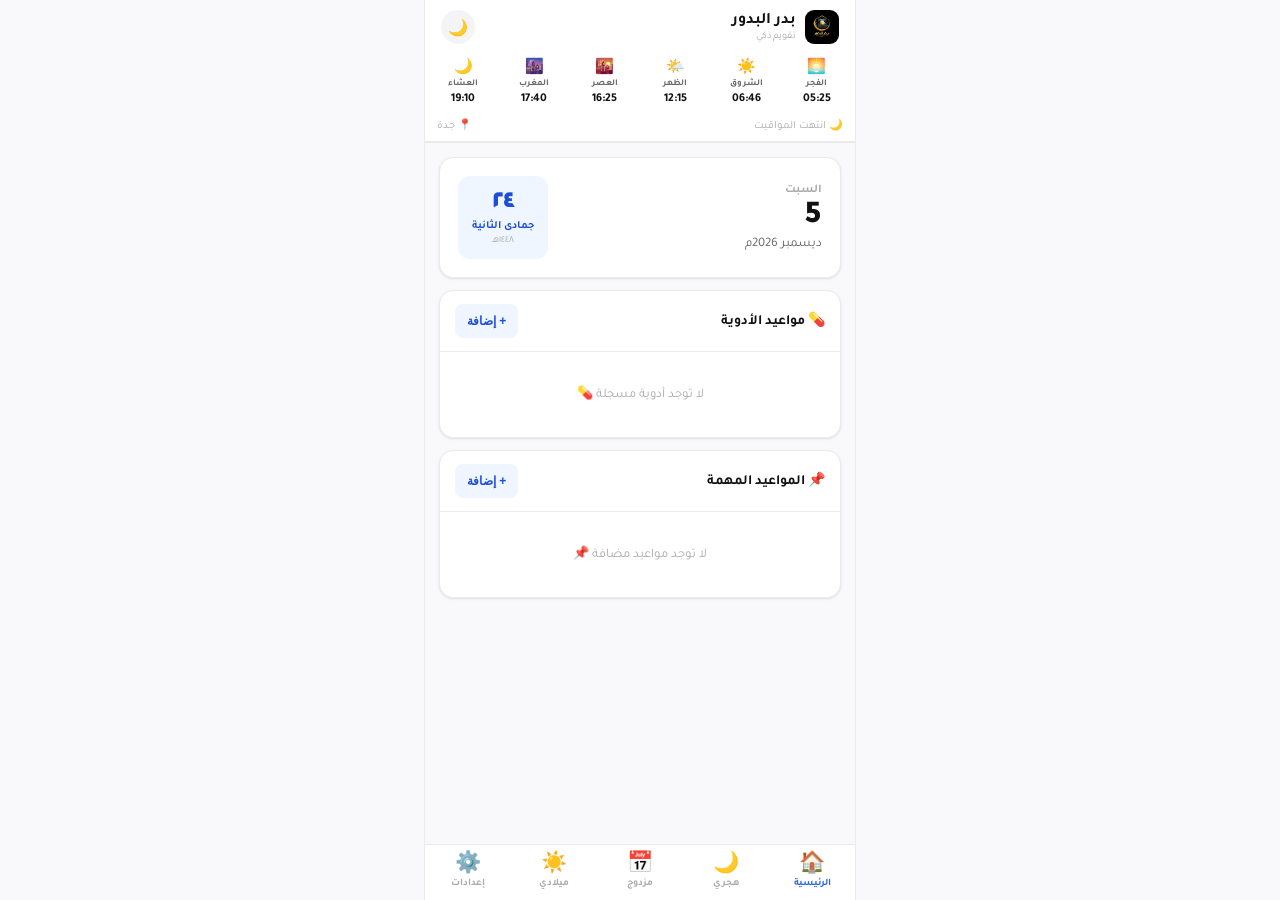
==== commit edc8da0b: "Add files via upload" ====
--- a/index.html
+++ b/index.html
@@ -1,957 +1,785 @@
 <!DOCTYPE html>
 <html lang="ar" dir="rtl">
 <head>
-
-  <!-- PWA / Add to Home Screen -->
-  <meta name="mobile-web-app-capable" content="yes">
-  <meta name="apple-mobile-web-app-capable" content="yes">
-  <meta name="apple-mobile-web-app-status-bar-style" content="black-translucent">
-  <meta name="apple-mobile-web-app-title" content="بدر البدور">
-  <meta name="application-name" content="بدر البدور">
-  <meta name="theme-color" content="#0d0d1a">
-  <link rel="apple-touch-icon" href="[data-uri]">
-  <link rel="apple-touch-icon" sizes="152x152" href="[data-uri]">
-  <link rel="apple-touch-icon" sizes="180x180" href="[data-uri]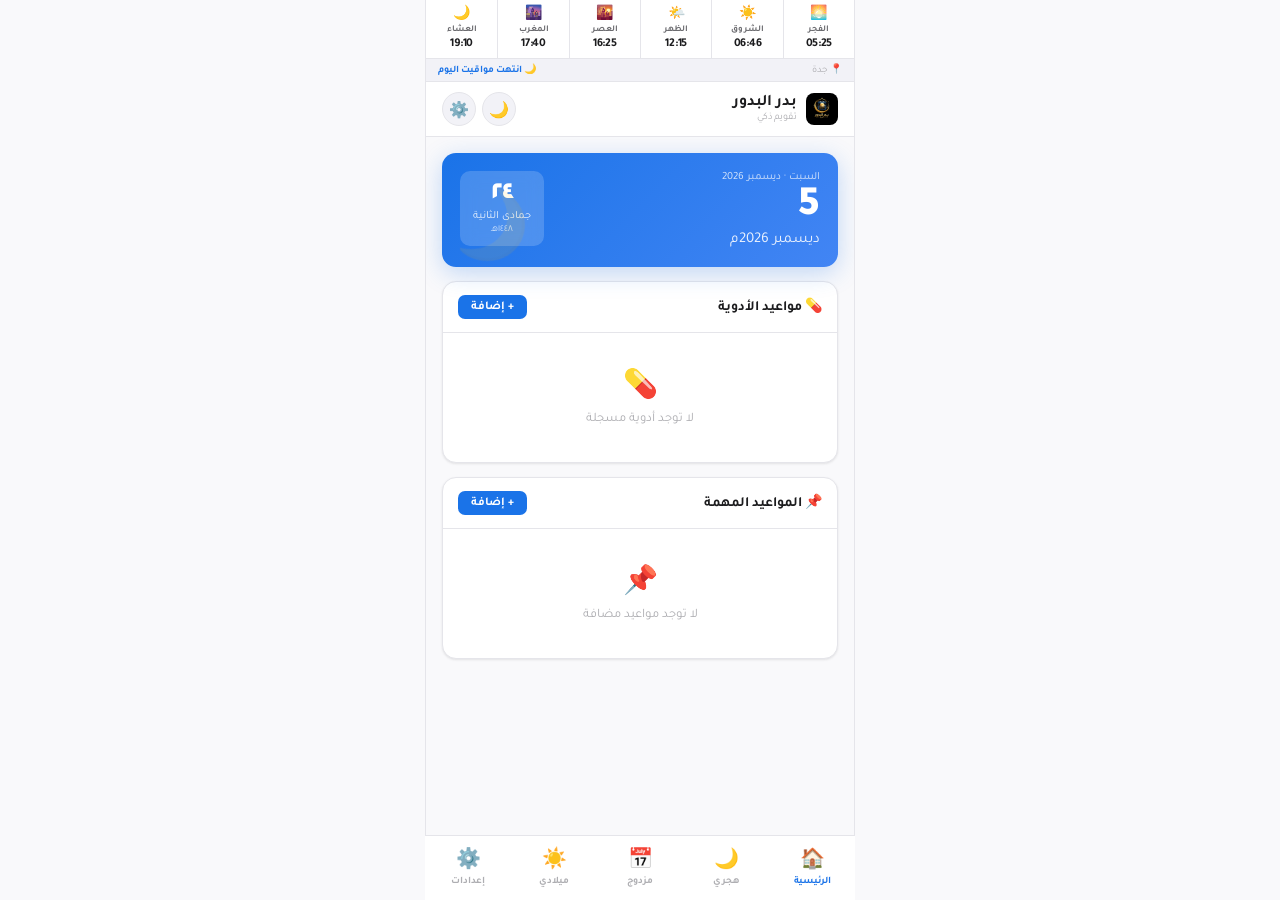
==== commit 744f630d: "Add files via upload" ====
--- a/index.html
+++ b/index.html
@@ -3,11 +3,12 @@
 <head>
 <meta charset="UTF-8">
 <meta name="viewport" content="width=device-width,initial-scale=1,viewport-fit=cover">
-<title>بدر البدور — تقويم</title>
+<title>بدر البدور</title>
+<meta name="mobile-web-app-capable" content="yes">
 <meta name="apple-mobile-web-app-capable" content="yes">
 <meta name="apple-mobile-web-app-status-bar-style" content="default">
 <meta name="apple-mobile-web-app-title" content="بدر البدور">
-<meta name="theme-color" content="#ffffff" id="themeColor">
+<meta name="theme-color" content="#ffffff">
 <link rel="apple-touch-icon" href="[data-uri]">
 <link rel="icon" href="[data-uri]">
 <link href="https://fonts.googleapis.com/css2?family=Tajawal:wght@300;400;500;700;900&display=swap" rel="stylesheet">
@@ -16,337 +17,349 @@
 :root{
   --bg:#f9f9fb;
   --surface:#ffffff;
-  --surface2:#f4f4f6;
-  --surface3:#eeeeef;
-  --text:#111111;
-  --text2:#666666;
-  --text3:#aaaaaa;
-  --border:#ebebeb;
-  --border2:#d8d8d8;
-  --accent:#2563eb;
-  --accent-light:#eff6ff;
-  --accent-text:#1d4ed8;
-  --green:#16a34a;
-  --green-bg:#f0fdf4;
-  --orange:#ea580c;
-  --orange-bg:#fff7ed;
-  --red:#dc2626;
-  --red-bg:#fef2f2;
-  --gold:#b45309;
-  --gold-bg:#fffbeb;
-  --shadow:0 1px 3px rgba(0,0,0,.07),0 1px 2px rgba(0,0,0,.04);
-  --shadow-md:0 4px 12px rgba(0,0,0,.08);
+  --surface2:#f2f2f7;
+  --surface3:#e8e8ed;
+  --text:#1c1c1e;
+  --text2:#6c6c70;
+  --text3:#aeaeb2;
+  --border:#e5e5ea;
+  --border2:#d1d1d6;
+  --accent:#1a73e8;
+  --accent-light:#e8f0fe;
+  --accent-text:#1a73e8;
+  --gold:#b8860b;
+  --gold-bg:#fdf8ec;
+  --weekend:#e53935;
+  --weekend-bg:#fff5f5;
+  --white-day:#1b8f6a;
+  --white-day-bg:#f0faf6;
+  --holiday:#d84315;
+  --holiday-bg:#fff8f5;
+  --med:#1565c0;
+  --med-bg:#f0f7ff;
+  --shadow:0 1px 3px rgba(0,0,0,.06),0 1px 2px rgba(0,0,0,.04);
+  --shadow-md:0 4px 16px rgba(0,0,0,.08);
   --r:14px;--r-sm:10px;--r-xs:6px;
 }
 [data-dark]{
-  --bg:#0f0f0f;--surface:#1a1a1a;--surface2:#222222;--surface3:#2a2a2a;
-  --text:#f0f0f0;--text2:#999999;--text3:#555555;
-  --border:#2a2a2a;--border2:#3a3a3a;
-  --accent:#3b82f6;--accent-light:#1e2d4a;--accent-text:#93c5fd;
-  --green:#22c55e;--green-bg:#0a2010;
-  --orange:#fb923c;--orange-bg:#1f1008;
-  --red:#f87171;--red-bg:#1f0a0a;
-  --gold:#fbbf24;--gold-bg:#1a1200;
-  --shadow:0 1px 3px rgba(0,0,0,.4);--shadow-md:0 4px 12px rgba(0,0,0,.5);
-}
-html,body{height:100%;background:var(--bg);color:var(--text);font-family:'Tajawal',sans-serif;font-size:15px;transition:background .25s,color .25s}
-
-/* ── Layout ─────────────────────────────────────────── */
-.shell{display:flex;flex-direction:column;height:100vh;max-width:430px;margin:0 auto;position:relative;overflow:hidden}
-
-/* ── Sticky Top ─────────────────────────────────────── */
-.sticky-top{position:sticky;top:0;z-index:50;background:var(--surface);border-bottom:1px solid var(--border)}
-
-/* ── App Bar ─────────────────────────────────────────── */
-.app-bar{display:flex;align-items:center;justify-content:space-between;padding:10px 16px}
+  --bg:#000000;--surface:#1c1c1e;--surface2:#2c2c2e;--surface3:#3a3a3c;
+  --text:#ffffff;--text2:#ebebf5cc;--text3:#ebebf580;
+  --border:#38383a;--border2:#48484a;
+  --accent:#4f8ef7;--accent-light:#1a2340;--accent-text:#4f8ef7;
+  --gold:#ffd60a;--gold-bg:#1a1500;
+  --weekend:#ff6b6b;--weekend-bg:#200808;
+  --white-day:#30d9a0;--white-day-bg:#041a12;
+  --holiday:#ff8a65;--holiday-bg:#1a0800;
+  --med:#64b5f6;--med-bg:#051220;
+  --shadow:0 1px 3px rgba(0,0,0,.4);--shadow-md:0 4px 20px rgba(0,0,0,.6);
+}
+html,body{height:100%;background:var(--bg);color:var(--text);font-family:"Tajawal",sans-serif}
+.app{display:flex;flex-direction:column;height:100dvh;max-width:430px;margin:0 auto;background:var(--bg);position:relative;overflow:hidden}
+@media(min-width:431px){.app{border-left:1px solid var(--border);border-right:1px solid var(--border)}}
+
+/* ─── Prayer Bar (always on top) ─────────────────────── */
+.prayer-bar{
+  background:var(--surface);border-bottom:1px solid var(--border);
+  padding:0;flex-shrink:0;
+}
+.prayer-bar-inner{display:grid;grid-template-columns:repeat(6,1fr);padding:0}
+.pb-cell{
+  padding:8px 2px 7px;text-align:center;position:relative;
+  border-left:1px solid var(--border);transition:background .2s
+}
+.pb-cell:last-child{border-left:none}
+.pb-cell.pb-next{background:var(--accent-light)}
+.pb-cell.pb-past{opacity:.38}
+.pb-icon{font-size:14px;line-height:1;margin-bottom:2px}
+.pb-name{font-size:9px;font-weight:600;color:var(--text2);margin-bottom:2px}
+.pb-time{font-size:12px;font-weight:700;color:var(--text);direction:ltr;letter-spacing:-.3px}
+.pb-cell.pb-next .pb-name,.pb-cell.pb-next .pb-time{color:var(--accent-text)}
+.pb-next-dot{width:4px;height:4px;background:var(--accent);border-radius:50%;margin:2px auto 0}
+.pb-footer{display:flex;justify-content:space-between;padding:4px 12px;border-top:1px solid var(--border);background:var(--surface2)}
+.pb-city{font-size:10px;color:var(--text3)}
+.pb-countdown{font-size:10px;color:var(--accent-text);font-weight:600}
+
+/* ─── Top Bar ─────────────────────────────────────────── */
+.topbar{
+  background:var(--surface);border-bottom:1px solid var(--border);
+  padding:10px 16px;display:flex;align-items:center;justify-content:space-between;
+  flex-shrink:0;
+}
 .brand{display:flex;align-items:center;gap:9px}
-.brand-logo{width:34px;height:34px;border-radius:9px;object-fit:cover}
-.brand-text{font-size:16px;font-weight:700;color:var(--text)}
-.brand-sub{font-size:10px;color:var(--text3);font-weight:400}
-.bar-actions{display:flex;gap:6px}
-.ic-btn{width:34px;height:34px;border-radius:50%;border:none;background:var(--surface2);cursor:pointer;display:flex;align-items:center;justify-content:center;font-size:16px;color:var(--text2);transition:background .15s}
-.ic-btn:active{background:var(--accent-light);color:var(--accent)}
-
-/* ── Prayer Bar (always visible) ────────────────────── */
-.prayer-bar{background:var(--surface);border-bottom:1px solid var(--border);padding:0 4px 8px}
-.pb-row{display:grid;grid-template-columns:repeat(6,1fr);gap:2px}
-.pb-cell{padding:7px 3px;text-align:center;border-radius:var(--r-xs);transition:background .2s;position:relative}
-.pb-cell.pb-next{background:var(--accent-light)}
-.pb-cell.pb-passed{opacity:.38}
-.pb-ic{font-size:15px;line-height:1;margin-bottom:2px}
-.pb-name{font-size:9px;color:var(--text2);font-weight:600;margin-bottom:3px}
-.pb-time{font-size:12px;font-weight:700;direction:ltr;color:var(--text)}
-.pb-cell.pb-next .pb-name,.pb-cell.pb-next .pb-time{color:var(--accent-text)}
-.pb-meta{display:flex;align-items:center;justify-content:space-between;padding:5px 8px 0;font-size:11px;color:var(--text3)}
-.pb-meta strong{color:var(--accent-text)}
-.pb-location{display:flex;align-items:center;gap:3px}
-
-/* ── Pages ───────────────────────────────────────────── */
-.pages{flex:1;overflow:hidden;position:relative}
-.page{position:absolute;inset:0;overflow-y:auto;padding:14px 14px 80px;display:none;scroll-behavior:smooth}
+.brand-logo{width:32px;height:32px;border-radius:8px;object-fit:cover}
+.brand-name{font-size:16px;font-weight:700;color:var(--text)}
+.brand-sub{font-size:10px;color:var(--text3);font-weight:400;display:block;margin-top:-1px}
+.topbar-actions{display:flex;gap:6px}
+.tbn{width:34px;height:34px;border-radius:50%;border:1px solid var(--border);
+  background:var(--surface2);cursor:pointer;display:flex;align-items:center;
+  justify-content:center;font-size:16px;color:var(--text2);transition:all .15s}
+.tbn:active{background:var(--surface3);transform:scale(.93)}
+
+/* ─── Scroll area ─────────────────────────────────────── */
+.scroll{flex:1;overflow-y:auto;overflow-x:hidden;-webkit-overflow-scrolling:touch;padding-bottom:76px}
+.page{display:none;padding:16px}
 .page.on{display:block}
 
-/* ── Bottom Nav ─────────────────────────────────────── */
-.bottom-nav{
-  position:absolute;bottom:0;left:0;right:0;
-  display:grid;grid-template-columns:repeat(5,1fr);
-  background:var(--surface);border-top:1px solid var(--border);
-  padding:6px 0 max(6px,env(safe-area-inset-bottom));
-  z-index:50
-}
-.tab{display:flex;flex-direction:column;align-items:center;gap:2px;padding:4px 0;border:none;background:none;cursor:pointer;color:var(--text3);font-family:'Tajawal',sans-serif;transition:color .15s}
-.tab-ic{font-size:21px;line-height:1}
-.tab-lbl{font-size:10px;font-weight:600}
-.tab.on{color:var(--accent)}
-
-/* ── Section / Card ─────────────────────────────────── */
-.card{background:var(--surface);border-radius:var(--r);border:1px solid var(--border);overflow:hidden;margin-bottom:12px;box-shadow:var(--shadow)}
+/* ─── Date Hero ───────────────────────────────────────── */
+.hero{
+  background:linear-gradient(135deg,var(--accent) 0%,#4285f4 100%);
+  border-radius:var(--r);padding:18px;margin-bottom:14px;color:#fff;
+  box-shadow:0 6px 24px rgba(26,115,232,.25);position:relative;overflow:hidden
+}
+[data-dark] .hero{box-shadow:0 6px 24px rgba(79,142,247,.15)}
+.hero::after{content:"🌙";position:absolute;bottom:-10px;left:10px;font-size:64px;opacity:.1;transform:rotate(-15deg)}
+.hero-top{display:flex;justify-content:space-between;align-items:flex-start}
+.hero-left .hl-day{font-size:11px;opacity:.8;margin-bottom:3px}
+.hero-left .hl-num{font-size:42px;font-weight:900;line-height:1;margin-bottom:2px}
+.hero-left .hl-mon{font-size:15px;opacity:.9}
+.hero-hijri{
+  background:rgba(255,255,255,.18);border-radius:10px;padding:10px 13px;
+  text-align:center;backdrop-filter:blur(8px);flex-shrink:0
+}
+.hh-d{font-size:26px;font-weight:900;line-height:1}
+.hh-m{font-size:11px;opacity:.9;margin-top:3px}
+.hh-y{font-size:10px;opacity:.7;margin-top:1px}
+
+/* ─── Section card ────────────────────────────────────── */
+.card{background:var(--surface);border-radius:var(--r);border:1px solid var(--border);overflow:hidden;margin-bottom:14px;box-shadow:var(--shadow)}
 .card-hdr{display:flex;align-items:center;justify-content:space-between;padding:13px 15px;border-bottom:1px solid var(--border)}
 .card-hdr h3{font-size:14px;font-weight:700}
-.card-body{padding:13px 15px}
-
-/* ── Today Hero ─────────────────────────────────────── */
-.today-hero{background:var(--surface);border-radius:var(--r);border:1px solid var(--border);padding:18px;margin-bottom:12px;display:flex;align-items:center;justify-content:space-between;box-shadow:var(--shadow)}
-.th-left .th-dow{font-size:12px;color:var(--text3);font-weight:600;margin-bottom:4px}
-.th-left .th-gdate{font-size:32px;font-weight:900;line-height:1;color:var(--text)}
-.th-left .th-gmy{font-size:13px;color:var(--text2);margin-top:4px}
-.th-right{background:var(--accent-light);border-radius:12px;padding:12px 14px;text-align:center;min-width:90px}
-.th-right .th-hd{font-size:26px;font-weight:900;color:var(--accent-text)}
-.th-right .th-hm{font-size:11px;color:var(--accent-text);font-weight:600;margin-top:1px}
-.th-right .th-hy{font-size:10px;color:var(--text3);margin-top:2px}
-
-/* ── Calendar ────────────────────────────────────────── */
-.cal-nav{display:flex;align-items:center;justify-content:space-between;padding:13px 15px;border-bottom:1px solid var(--border)}
+.add-btn{padding:5px 13px;background:var(--accent);color:#fff;border:none;border-radius:7px;cursor:pointer;font-size:12px;font-weight:700;font-family:inherit}
+.card-body{padding:12px 14px}
+.ev-row{display:flex;align-items:center;gap:10px;padding:9px 12px;background:var(--surface2);border-radius:var(--r-sm);margin-bottom:8px}
+.ev-row:last-child{margin-bottom:0}
+.ev-ic{font-size:18px;flex-shrink:0}
+.ev-info{flex:1;min-width:0}
+.ev-name{font-size:13px;font-weight:600;white-space:nowrap;overflow:hidden;text-overflow:ellipsis}
+.ev-when{font-size:11px;color:var(--text3);margin-top:1px}
+.ev-del{background:none;border:none;cursor:pointer;color:var(--text3);font-size:17px;padding:4px;flex-shrink:0}
+.ev-del:active{color:var(--weekend)}
+.empty{text-align:center;padding:22px;color:var(--text3);font-size:13px}
+.empty-ic{font-size:28px;margin-bottom:6px}
+
+/* ─── Calendar ────────────────────────────────────────── */
+.cal-nav{display:flex;align-items:center;justify-content:space-between;padding:12px 15px;border-bottom:1px solid var(--border)}
 .cn-title h3{font-size:15px;font-weight:700;text-align:center}
 .cn-title p{font-size:11px;color:var(--text3);text-align:center;margin-top:2px}
-.cn-btn{width:30px;height:30px;border-radius:50%;border:1px solid var(--border2);background:var(--surface2);cursor:pointer;display:flex;align-items:center;justify-content:center;font-size:15px;color:var(--text2)}
-.cn-btn:active{background:var(--accent-light);border-color:var(--accent);color:var(--accent)}
-.view-seg{display:flex;gap:3px;background:var(--surface2);padding:3px;border-radius:8px;margin:10px 15px}
-.vs-btn{flex:1;padding:5px;border:none;border-radius:6px;cursor:pointer;font-size:11px;font-weight:700;color:var(--text3);font-family:'Tajawal',sans-serif;transition:all .15s}
-.vs-btn.on{background:var(--surface);color:var(--accent);box-shadow:var(--shadow)}
-.dnames{display:grid;grid-template-columns:repeat(7,1fr);padding:0 6px}
-.dn{padding:5px 2px;text-align:center;font-size:10px;font-weight:700;color:var(--text3)}
-.dn.wk{color:var(--orange)}
-.dgrid{display:grid;grid-template-columns:repeat(7,1fr);padding:4px 6px 10px;gap:2px}
-
-/* ── Day Cell ────────────────────────────────────────── */
-.dc{border-radius:var(--r-sm);padding:4px 2px;min-height:54px;cursor:pointer;display:flex;flex-direction:column;align-items:center;transition:background .1s;position:relative}
-.dc:active{background:var(--surface3)}
-.dc.emp{cursor:default;opacity:0;pointer-events:none}
-.dc.wkd{background:var(--orange-bg)}
-.dc.wbd{background:var(--green-bg)}
-.dc.hold{background:var(--gold-bg)}
-.dc.tod .dc-g{background:var(--accent);color:#fff;border-radius:50%}
-.dc-g{width:26px;height:26px;display:flex;align-items:center;justify-content:center;font-size:13px;font-weight:700;flex-shrink:0}
-.dc-h{font-size:9px;font-weight:600;color:var(--text3);margin-top:1px}
-.dc.wkd .dc-h{color:var(--orange)}
-.dc.wbd .dc-h{color:var(--green);font-weight:700}
-.dc-dots{display:flex;gap:2px;margin-top:2px;flex-wrap:wrap;justify-content:center}
+.cn-btn{width:30px;height:30px;border-radius:50%;border:1px solid var(--border);background:var(--surface2);cursor:pointer;display:flex;align-items:center;justify-content:center;font-size:15px;color:var(--text2)}
+.cn-btn:active{background:var(--surface3)}
+.view-pills{display:flex;gap:4px;padding:10px 14px 0;border-bottom:1px solid var(--border);padding-bottom:10px}
+.vp{flex:1;padding:6px;border:none;background:var(--surface2);border-radius:8px;cursor:pointer;font-size:12px;font-weight:600;color:var(--text3);font-family:inherit;transition:all .15s}
+.vp.on{background:var(--accent);color:#fff}
+.day-hdrs{display:grid;grid-template-columns:repeat(7,1fr);padding:8px 6px 0}
+.dh{text-align:center;font-size:10px;font-weight:700;color:var(--text3);padding-bottom:4px}
+.dh.we{color:var(--weekend)}
+.days{display:grid;grid-template-columns:repeat(7,1fr);padding:4px 6px 10px;gap:1px}
+/* Day cell */
+.dc{border-radius:8px;padding:4px 2px;min-height:56px;cursor:pointer;transition:background .12s;display:flex;flex-direction:column;align-items:center}
+.dc:active{background:var(--surface3)!important}
+.dc.emp{cursor:default;opacity:0}
+.dc.we-day{background:var(--weekend-bg)}
+.dc.wd-day{background:var(--white-day-bg)}
+.dc.hol-day{background:var(--holiday-bg)}
+.dc.today .dc-g{background:var(--accent);color:#fff;border-radius:50%}
+.dc-g{width:26px;height:26px;display:flex;align-items:center;justify-content:center;font-size:12px;font-weight:700;flex-shrink:0}
+.dc-h{font-size:9px;color:var(--text3);margin-top:1px;font-weight:500}
+.dc.wd-day .dc-h{color:var(--white-day);font-weight:700}
+.dc.we-day .dc-h{color:var(--weekend)}
+.dc-ev{display:flex;gap:2px;margin-top:2px;flex-wrap:wrap;justify-content:center}
 .dot{width:4px;height:4px;border-radius:50%}
-.dm{background:var(--accent)}
-.dh{background:var(--red)}
-.de{background:var(--green)}
-
-/* dual mode */
-.dc.dual .dc-g{font-size:12px;width:22px;height:22px}
-.dc.dual .dc-h{font-size:10px;font-weight:700;color:var(--text2)}
-.dc.dual.wbd .dc-h{color:var(--green)}
-.dc.dual.wkd .dc-h{color:var(--orange)}
-
-/* ── Hijri-only mode ─────────────────────────────────── */
-.dc.hijri-only .dc-g{font-size:13px;font-weight:700}
-.dc.hijri-only .dc-h{font-size:9px;color:var(--text3)}
-
-/* ── Mini year ────────────────────────────────────────── */
-.year-wrap{display:grid;grid-template-columns:repeat(2,1fr);gap:10px;padding:10px}
-.mini-card{background:var(--surface2);border-radius:10px;overflow:hidden}
-.mc-hdr{padding:7px 8px;font-size:11px;font-weight:700;border-bottom:1px solid var(--border)}
-.mc-hdr span{font-size:9px;font-weight:400;color:var(--text3);display:block}
-.mc-grid{display:grid;grid-template-columns:repeat(7,1fr);padding:3px}
-.md{height:20px;display:flex;align-items:center;justify-content:center;font-size:9px;color:var(--text2);border-radius:4px}
-.md.mwk{color:var(--orange)}.md.mtod{background:var(--accent);color:#fff;border-radius:50%}
-.md.mhol{color:var(--gold)}.md.mwbd{color:var(--green);font-weight:700}
-.md.mhdr{color:var(--text3);font-size:8px}
-
-/* ── Legend ───────────────────────────────────────────── */
-.legend{display:flex;flex-wrap:wrap;gap:8px;padding:10px 15px;border-top:1px solid var(--border)}
-.leg{display:flex;align-items:center;gap:5px;font-size:11px;color:var(--text2)}
-.leg-sq{width:10px;height:10px;border-radius:3px}
-
-/* ── Event Items ─────────────────────────────────────── */
-.ev-row{display:flex;align-items:center;gap:10px;padding:10px 12px;border-radius:var(--r-sm);background:var(--surface2);margin-bottom:8px}
-.ev-row:last-child{margin-bottom:0}
-.ev-ic{font-size:20px;flex-shrink:0}
-.ev-info{flex:1;min-width:0}
-.ev-name{font-size:13px;font-weight:600;overflow:hidden;text-overflow:ellipsis;white-space:nowrap}
-.ev-date{font-size:11px;color:var(--text3);margin-top:2px}
-.ev-del{background:none;border:none;cursor:pointer;color:var(--text3);font-size:17px;padding:4px;line-height:1}
-.ev-del:active{color:var(--red)}
-.empty-msg{text-align:center;padding:20px;color:var(--text3);font-size:13px}
-
-/* ── Settings ────────────────────────────────────────── */
-.sg{background:var(--surface);border:1px solid var(--border);border-radius:var(--r);overflow:hidden;margin-bottom:12px}
-.sg-title{font-size:11px;font-weight:700;color:var(--text3);padding:11px 15px 5px;text-transform:uppercase;letter-spacing:.04em}
-.sr{display:flex;align-items:center;justify-content:space-between;padding:12px 15px;border-top:1px solid var(--border)}
-.sr-lbl{font-size:14px;font-weight:500}
-.sr-sub{font-size:11px;color:var(--text3);margin-top:2px}
-.toggle{position:relative;width:44px;height:24px;flex-shrink:0}
-.toggle input{opacity:0;width:0;height:0}
-.ts{position:absolute;inset:0;background:var(--border2);border-radius:24px;cursor:pointer;transition:.25s}
-.ts:before{content:'';position:absolute;width:18px;height:18px;left:3px;top:3px;background:#fff;border-radius:50%;transition:.25s;box-shadow:0 1px 3px rgba(0,0,0,.2)}
-.toggle input:checked+.ts{background:var(--accent)}
-.toggle input:checked+.ts:before{transform:translateX(20px)}
-.snd-grid{display:grid;grid-template-columns:repeat(2,1fr);gap:8px;padding:12px 15px}
-.snd-btn{padding:10px;border-radius:var(--r-sm);border:1px solid var(--border2);background:var(--surface2);cursor:pointer;font-size:12px;font-weight:600;color:var(--text2);font-family:'Tajawal',sans-serif;transition:all .15s}
+.dot-h{background:var(--holiday)}
+.dot-m{background:var(--med)}
+.dot-e{background:var(--accent)}
+/* Dual mode */
+.dc.dual .dc-g{font-size:11px;width:22px;height:22px}
+.dc.dual .dc-h{font-size:9px;font-weight:600;color:var(--text2)}
+.dc.dual.wd-day .dc-h{color:var(--white-day)}
+/* Week grid */
+.week-grid{display:grid;grid-template-columns:repeat(7,1fr);gap:5px;padding:10px 10px}
+.wc{background:var(--surface2);border-radius:10px;padding:10px 4px;text-align:center;border:1px solid var(--border);min-height:90px}
+.wc.we-wc{background:var(--weekend-bg);border-color:rgba(229,57,53,.2)}
+.wc.today-wc{border-color:var(--accent);border-width:2px}
+.wc .wc-day{font-size:10px;color:var(--text3);font-weight:600;margin-bottom:3px}
+.wc .wc-greg{font-size:18px;font-weight:900;margin-bottom:2px}
+.wc.today-wc .wc-greg{color:var(--accent)}
+.wc .wc-hijri{font-size:9px;color:var(--text3)}
+.wc-events{margin-top:5px;display:flex;flex-direction:column;gap:2px}
+/* Year */
+.yr-grid{display:grid;grid-template-columns:repeat(2,1fr);gap:10px;padding:12px}
+.mc{background:var(--surface);border-radius:10px;border:1px solid var(--border);overflow:hidden}
+.mc-hdr{background:var(--surface2);padding:7px 8px;border-bottom:1px solid var(--border)}
+.mc-hdr .mc-gm{font-size:12px;font-weight:700}
+.mc-hdr .mc-hm{font-size:9px;color:var(--text3);margin-top:1px}
+.mc-days{display:grid;grid-template-columns:repeat(7,1fr);padding:3px}
+.md{height:20px;display:flex;align-items:center;justify-content:center;font-size:9px;border-radius:50%;color:var(--text2)}
+.md.we{color:var(--weekend)}
+.md.mtoday{background:var(--accent);color:#fff}
+.md.mhol{background:var(--holiday-bg);color:var(--holiday)}
+.md.mwd{color:var(--white-day);font-weight:700}
+.md.mhdr{color:var(--text3);font-size:8px;font-weight:700}
+/* Legend */
+.legend{display:flex;flex-wrap:wrap;gap:8px;padding:10px 14px;border-top:1px solid var(--border)}
+.leg{display:flex;align-items:center;gap:4px;font-size:10px;color:var(--text2)}
+.leg-sq{width:10px;height:10px;border-radius:3px;flex-shrink:0}
+/* Page labels */
+.page-label{font-size:13px;font-weight:700;color:var(--text2);margin-bottom:10px;display:flex;align-items:center;gap:6px}
+.cal-badge{display:inline-flex;align-items:center;gap:5px;background:var(--surface2);border:1px solid var(--border);border-radius:20px;padding:3px 10px;font-size:11px;font-weight:700;color:var(--text2);margin-bottom:12px}
+
+/* ─── Settings ────────────────────────────────────────── */
+.sg{background:var(--surface);border-radius:var(--r);border:1px solid var(--border);margin-bottom:14px;overflow:hidden}
+.sg-title{font-size:11px;font-weight:700;color:var(--text3);padding:12px 14px 5px;text-transform:uppercase;letter-spacing:.04em}
+.sr{display:flex;align-items:center;justify-content:space-between;padding:12px 14px;border-top:1px solid var(--border)}
+.sr:first-of-type{border-top:none}
+.sr-info .sr-l{font-size:14px;font-weight:500}
+.sr-info .sr-s{font-size:11px;color:var(--text3);margin-top:1px}
+.tog{position:relative;width:44px;height:26px;flex-shrink:0}
+.tog input{opacity:0;width:0;height:0}
+.tog-s{position:absolute;inset:0;background:var(--border2);border-radius:26px;cursor:pointer;transition:.25s}
+.tog-s::before{content:"";position:absolute;width:20px;height:20px;left:3px;top:3px;background:#fff;border-radius:50%;transition:.25s;box-shadow:0 1px 3px rgba(0,0,0,.2)}
+.tog input:checked+.tog-s{background:var(--accent)}
+.tog input:checked+.tog-s::before{transform:translateX(18px)}
+.snd-grid{display:grid;grid-template-columns:repeat(2,1fr);gap:8px;padding:10px 14px}
+.snd-btn{padding:10px;border-radius:9px;border:1px solid var(--border);background:var(--surface2);cursor:pointer;font-size:12px;font-weight:700;color:var(--text2);font-family:inherit;text-align:center;transition:all .15s}
 .snd-btn.on{border-color:var(--accent);background:var(--accent-light);color:var(--accent-text)}
-.rem-row{display:flex;gap:6px;flex-wrap:wrap;padding:10px 15px}
-.rem-btn{padding:6px 12px;border-radius:8px;border:1px solid var(--border2);background:var(--surface2);cursor:pointer;font-size:12px;font-weight:600;color:var(--text2);font-family:'Tajawal',sans-serif;transition:all .15s}
+.rem-row{display:flex;gap:6px;flex-wrap:wrap;padding:10px 14px}
+.rem-btn{padding:6px 12px;border-radius:7px;border:1px solid var(--border);background:var(--surface2);cursor:pointer;font-size:12px;font-weight:700;color:var(--text2);font-family:inherit;transition:all .15s}
 .rem-btn.on{border-color:var(--accent);background:var(--accent-light);color:var(--accent-text)}
-.test-btn{margin:0 15px 12px;padding:9px;width:calc(100% - 30px);background:var(--accent-light);color:var(--accent-text);border:1px solid var(--accent);border-radius:var(--r-sm);cursor:pointer;font-size:13px;font-weight:600;font-family:'Tajawal',sans-serif}
-
-/* ── Modal Sheet ─────────────────────────────────────── */
-.mbackdrop{position:fixed;inset:0;background:rgba(0,0,0,.45);z-index:200;display:flex;align-items:flex-end;justify-content:center}
-.msheet{background:var(--surface);border-radius:20px 20px 0 0;padding:20px 18px;width:100%;max-width:430px;animation:su .28s ease}
+.test-snd{margin:0 14px 12px;padding:9px;background:var(--accent-light);color:var(--accent-text);border:1px solid rgba(26,115,232,.25);border-radius:8px;cursor:pointer;font-size:13px;font-weight:700;font-family:inherit;width:calc(100% - 28px)}
+
+/* ─── Bottom Nav ──────────────────────────────────────── */
+.bnav{
+  position:fixed;bottom:0;left:50%;transform:translateX(-50%);
+  width:100%;max-width:430px;
+  background:var(--surface);border-top:1px solid var(--border);
+  display:grid;grid-template-columns:repeat(5,1fr);
+  padding:6px 0 max(8px,env(safe-area-inset-bottom));
+  z-index:99;
+}
+.bt{display:flex;flex-direction:column;align-items:center;gap:2px;padding:4px 0;border:none;background:none;cursor:pointer;font-family:inherit;color:var(--text3);transition:color .15s}
+.bt-ic{font-size:20px}
+.bt-lb{font-size:10px;font-weight:600}
+.bt.on{color:var(--accent)}
+
+/* ─── Modal ───────────────────────────────────────────── */
+.mb{position:fixed;inset:0;background:rgba(0,0,0,.45);z-index:200;display:flex;align-items:flex-end;justify-content:center}
+.ms{background:var(--surface);border-radius:20px 20px 0 0;padding:20px 16px max(20px,env(safe-area-inset-bottom));width:100%;max-width:430px;animation:su .28s ease}
 @keyframes su{from{transform:translateY(100%)}to{transform:translateY(0)}}
-.mhandle{width:36px;height:4px;background:var(--border2);border-radius:2px;margin:0 auto 18px}
-.msheet h3{font-size:16px;font-weight:700;margin-bottom:16px}
+.ms-hnd{width:36px;height:4px;background:var(--surface3);border-radius:2px;margin:0 auto 18px}
+.ms h3{font-size:16px;font-weight:700;margin-bottom:16px}
 .fg{margin-bottom:12px}
-.fg label{font-size:12px;font-weight:600;color:var(--text2);display:block;margin-bottom:5px}
-.fg input,.fg select{width:100%;padding:10px 12px;border:1px solid var(--border2);border-radius:var(--r-sm);font-size:14px;background:var(--surface2);color:var(--text);outline:none;font-family:'Tajawal',sans-serif}
+.fg label{font-size:12px;font-weight:700;color:var(--text2);display:block;margin-bottom:5px}
+.fg input,.fg select{width:100%;padding:10px 12px;border:1px solid var(--border2);border-radius:9px;font-size:14px;background:var(--surface2);color:var(--text);outline:none;font-family:inherit;transition:border-color .15s}
 .fg input:focus,.fg select:focus{border-color:var(--accent)}
 .fg-row{display:grid;grid-template-columns:1fr 1fr;gap:10px}
 .mbtns{display:flex;gap:8px;margin-top:16px}
-.mb-cancel{flex:1;padding:11px;background:var(--surface2);border:1px solid var(--border2);border-radius:var(--r-sm);cursor:pointer;font-size:14px;font-weight:600;color:var(--text2);font-family:'Tajawal',sans-serif}
-.mb-save{flex:2;padding:11px;background:var(--accent);color:#fff;border:none;border-radius:var(--r-sm);cursor:pointer;font-size:14px;font-weight:700;font-family:'Tajawal',sans-serif}
-
-/* ── Page titles ─────────────────────────────────────── */
-.page-hdr{display:flex;align-items:center;justify-content:space-between;margin-bottom:14px}
-.page-hdr h2{font-size:18px;font-weight:900}
-.page-hdr p{font-size:12px;color:var(--text3);margin-top:2px}
-.badge{display:inline-flex;align-items:center;gap:5px;background:var(--accent-light);color:var(--accent-text);border-radius:20px;padding:4px 10px;font-size:11px;font-weight:700}
-
-@media(min-width:430px){.shell{box-shadow:0 0 0 1px var(--border)}}
+.m-cancel{flex:1;padding:12px;background:var(--surface2);border:1px solid var(--border);border-radius:10px;cursor:pointer;font-size:14px;font-weight:600;color:var(--text2);font-family:inherit}
+.m-save{flex:2;padding:12px;background:var(--accent);color:#fff;border:none;border-radius:10px;cursor:pointer;font-size:14px;font-weight:700;font-family:inherit}
 </style>
 </head>
 <body>
-<div class="shell">
-
-<!-- ── Sticky Top: AppBar + Prayer ── -->
-<div class="sticky-top">
-  <div class="app-bar">
-    <div class="brand">
-      <img src="[data-uri]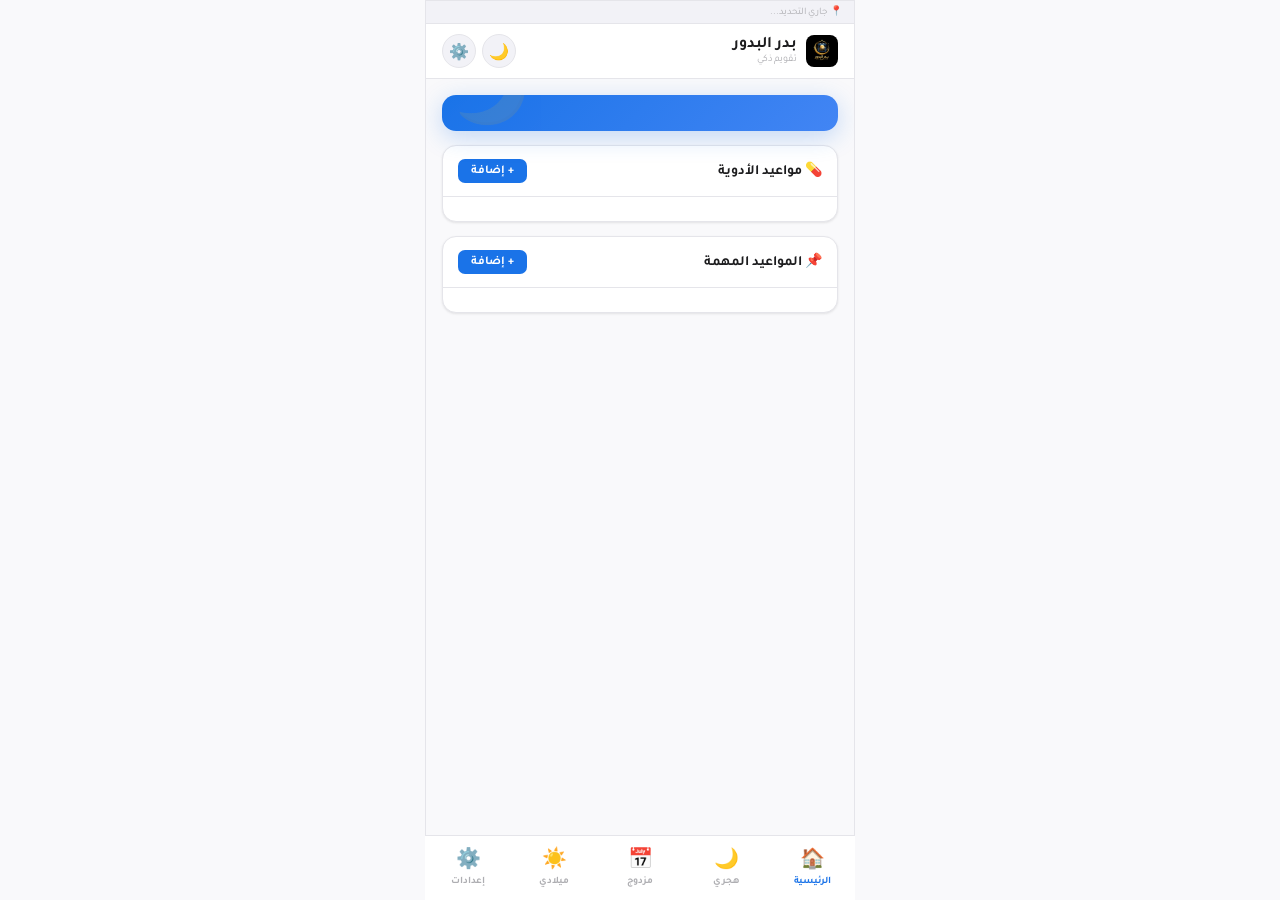
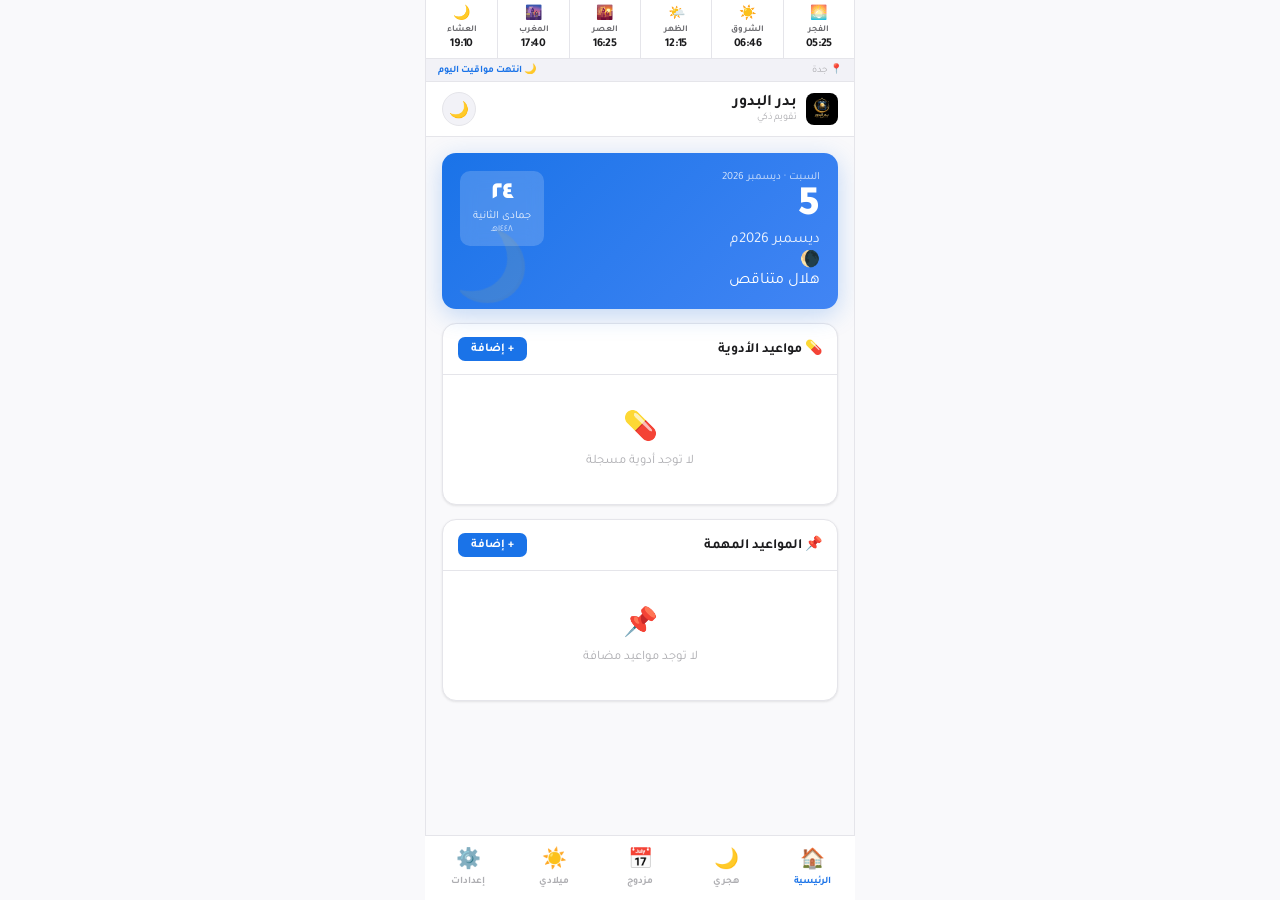
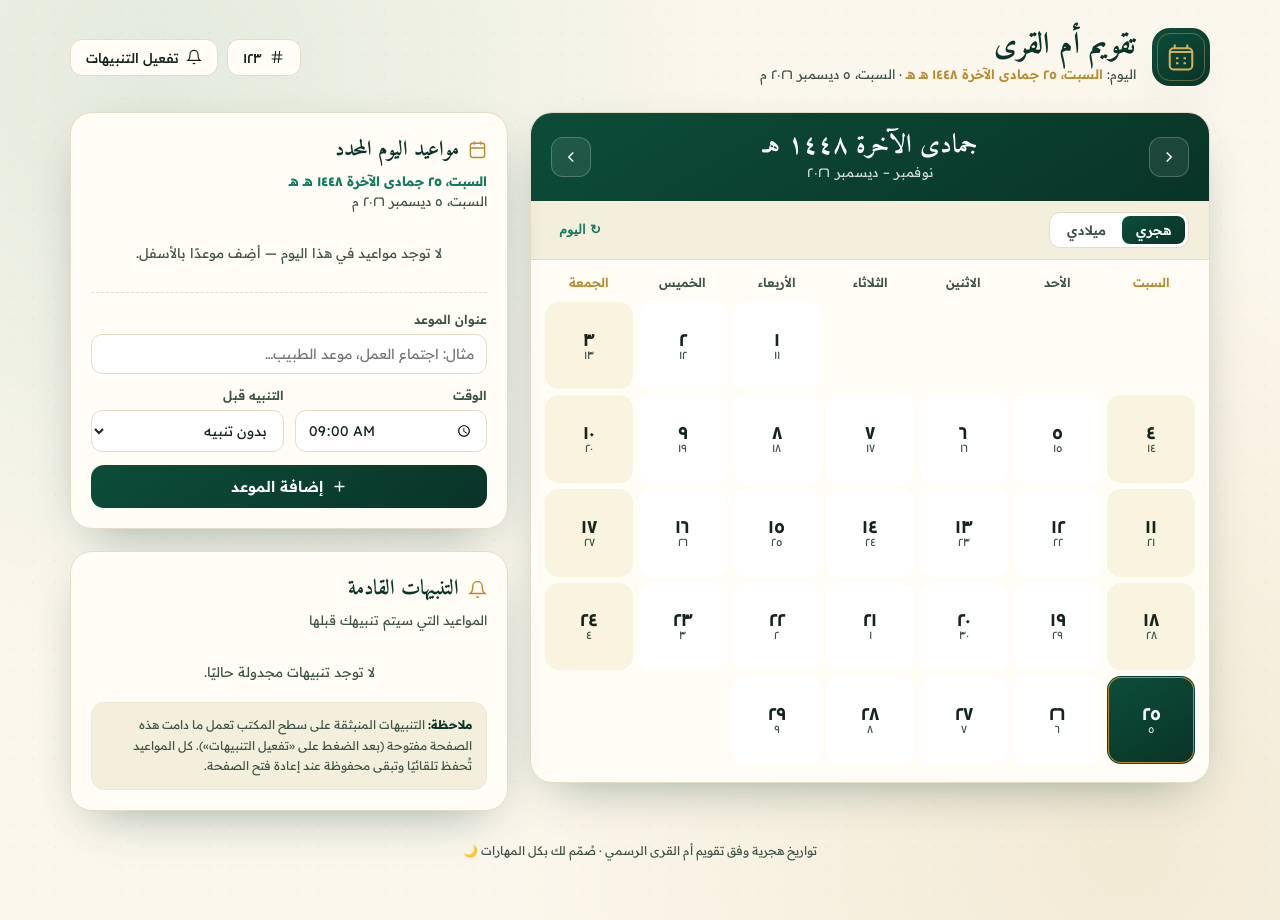
